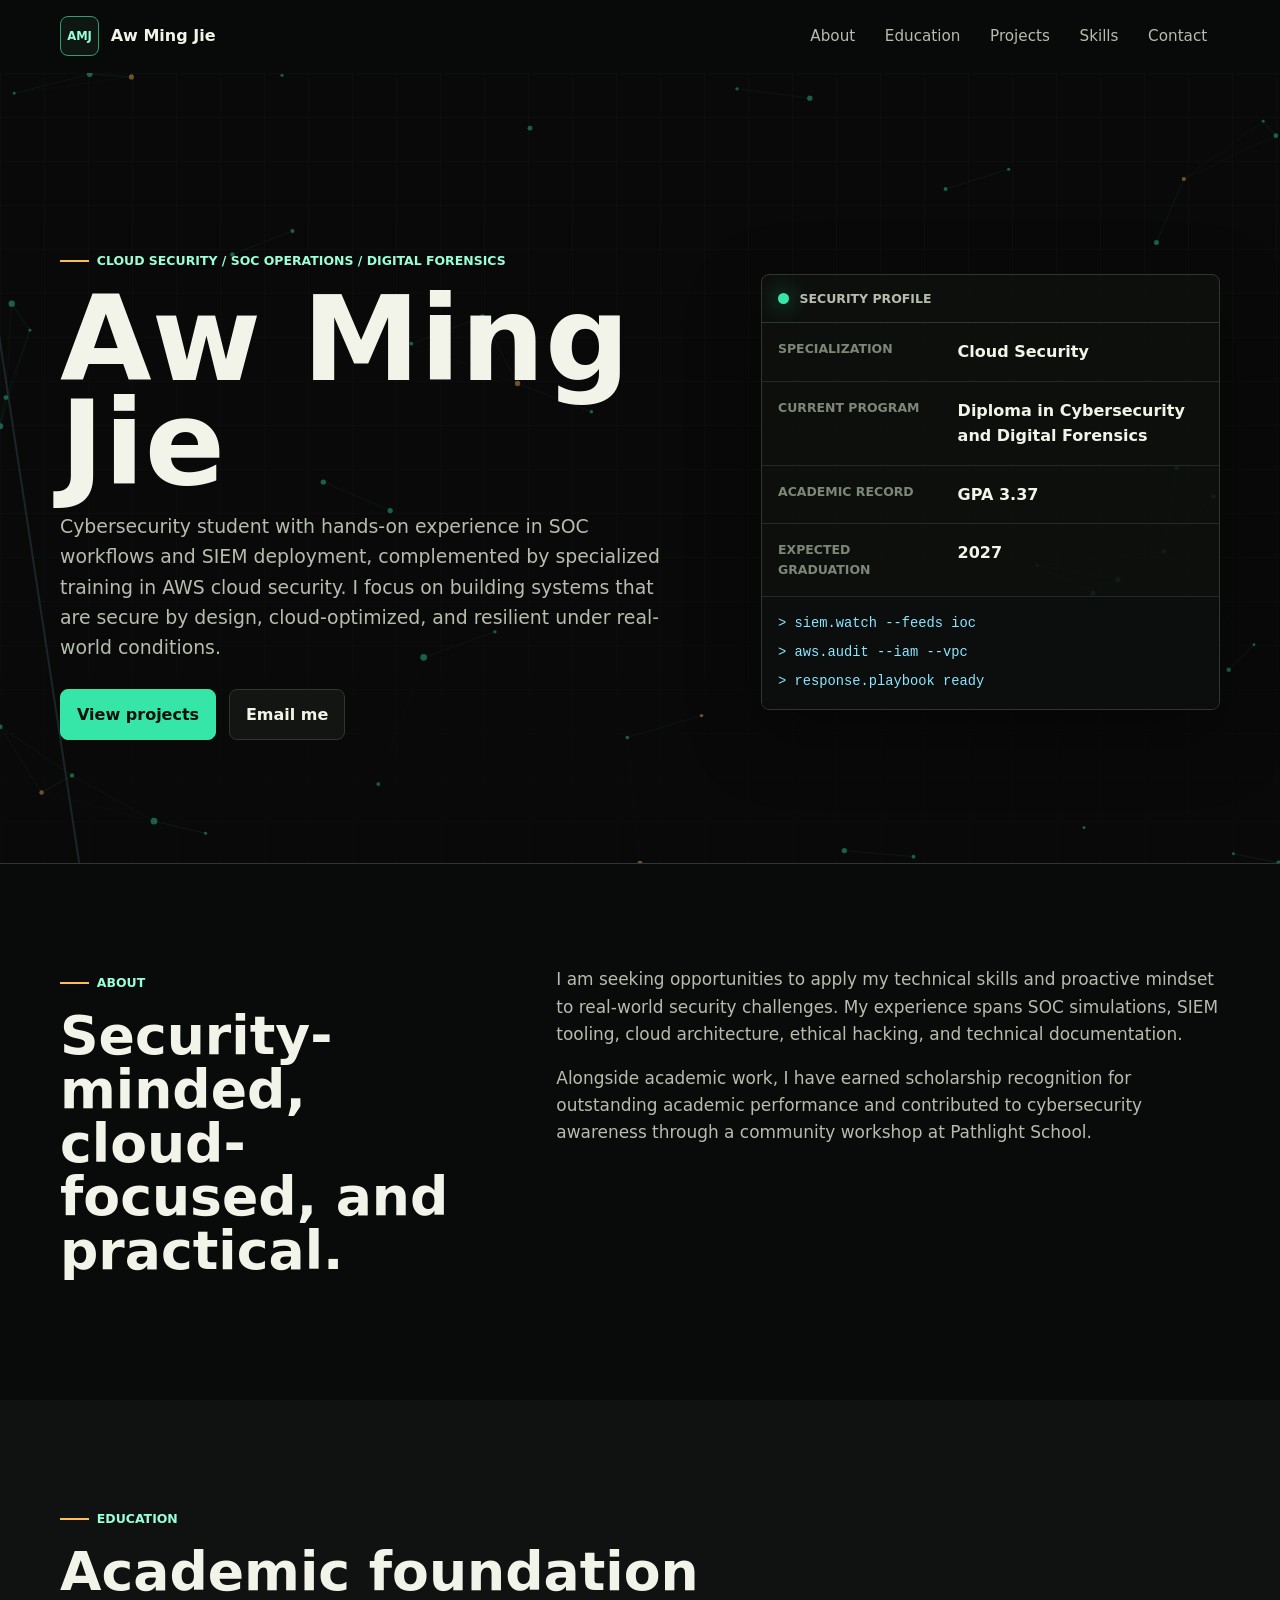
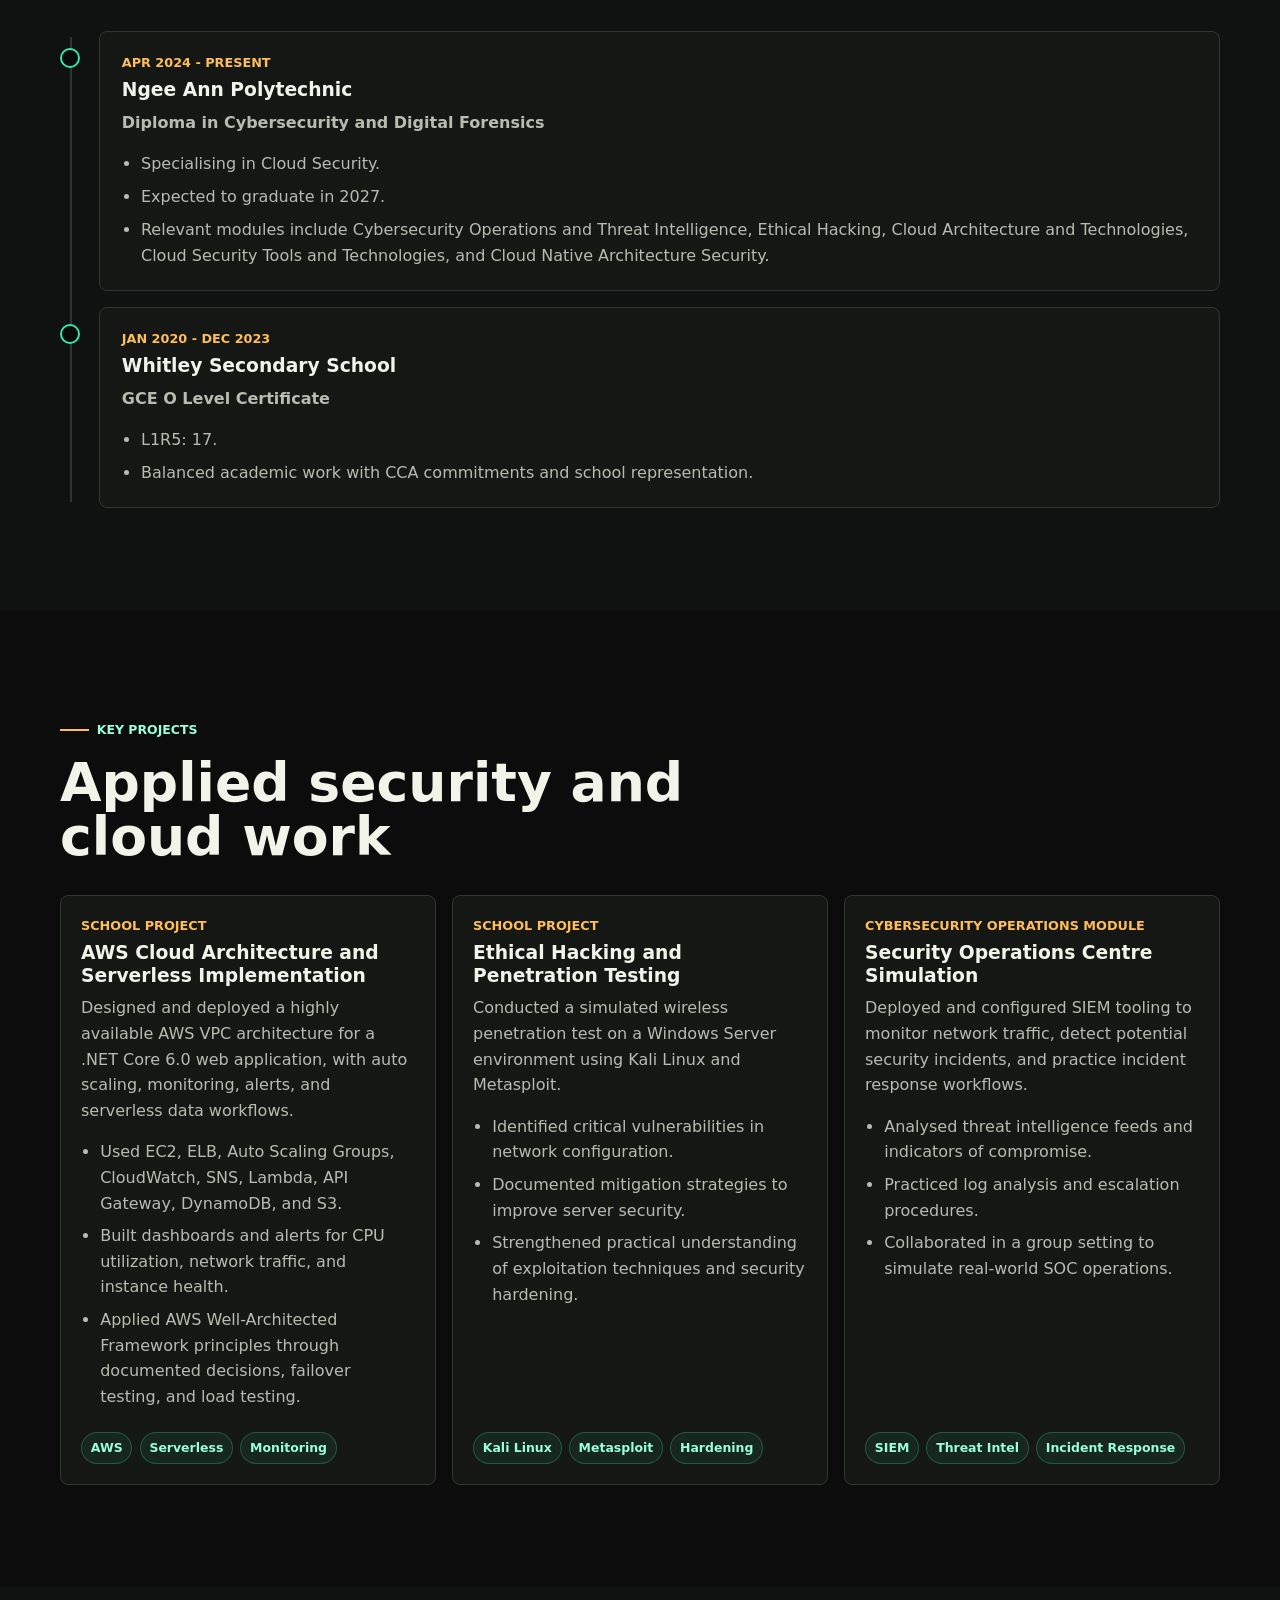
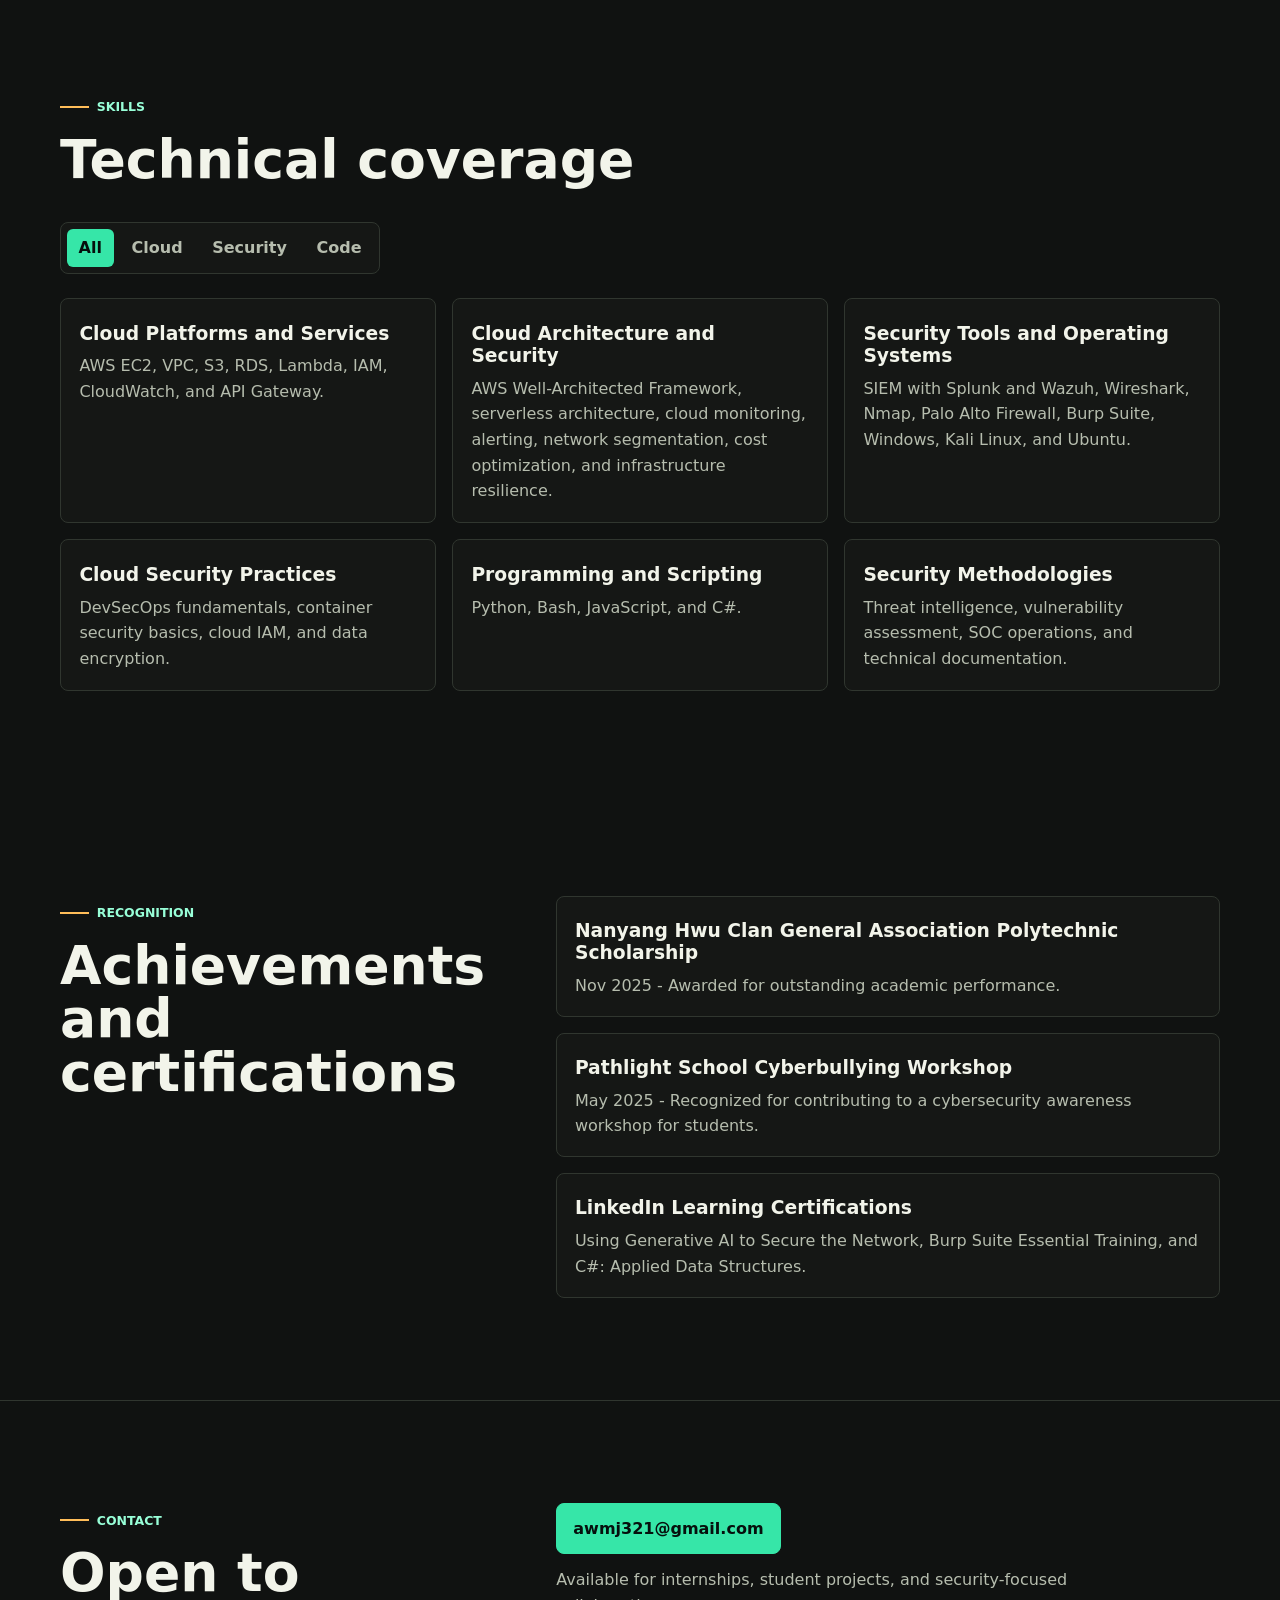
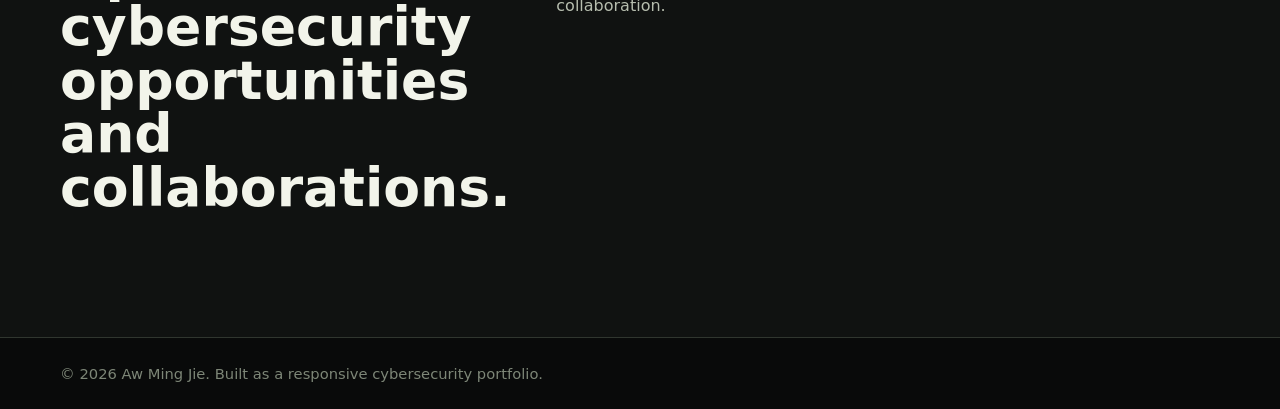
==== index.html @ 24f6c6aa "Initial website commit" ====
<!DOCTYPE html>
<html lang="en">
<head>
  <meta charset="UTF-8">
  <meta name="viewport" content="width=device-width, initial-scale=1.0">
  <meta name="description" content="Portfolio website for Aw Ming Jie, a cybersecurity student focused on cloud security, SOC operations, and digital forensics.">
  <title>Aw Ming Jie | Cybersecurity Portfolio</title>
  <link rel="stylesheet" href="styles.css">
</head>
<body>
  <a class="skip-link" href="#main">Skip to content</a>

  <header class="site-header" data-header>
    <nav class="nav" aria-label="Primary navigation">
      <a class="brand" href="#home" aria-label="Aw Ming Jie home">
        <span class="brand-mark" aria-hidden="true">AMJ</span>
        <span>Aw Ming Jie</span>
      </a>

      <button class="nav-toggle" type="button" aria-expanded="false" aria-controls="primary-menu" data-nav-toggle>
        <span class="nav-toggle-line" aria-hidden="true"></span>
        <span class="nav-toggle-line" aria-hidden="true"></span>
        <span class="nav-toggle-line" aria-hidden="true"></span>
        <span class="sr-only">Open menu</span>
      </button>

      <div class="nav-links" id="primary-menu" data-nav-menu>
        <a href="#about">About</a>
        <a href="#education">Education</a>
        <a href="#projects">Projects</a>
        <a href="#skills">Skills</a>
        <a href="#contact">Contact</a>
      </div>
    </nav>
  </header>

  <main id="main">
    <section class="hero" id="home" aria-labelledby="hero-title">
      <canvas id="threat-canvas" aria-hidden="true"></canvas>
      <div class="hero-grid">
        <div class="hero-copy reveal">
          <p class="eyebrow">Cloud Security / SOC Operations / Digital Forensics</p>
          <h1 id="hero-title">Aw Ming Jie</h1>
          <p class="hero-lead">
            Cybersecurity student with hands-on experience in SOC workflows and SIEM deployment, complemented by specialized training in AWS cloud security. I focus on building systems that are secure by design, cloud-optimized, and resilient under real-world conditions.
          </p>
          <div class="hero-actions">
            <a class="button button-primary" href="#projects">View projects</a>
            <a class="button button-secondary" href="mailto:awmj321@gmail.com">Email me</a>
          </div>
        </div>

        <aside class="signal-panel reveal" aria-label="Cybersecurity focus dashboard">
          <div class="signal-header">
            <span class="signal-dot"></span>
            <span>security profile</span>
          </div>
          <dl class="signal-list">
            <div>
              <dt>Specialization</dt>
              <dd>Cloud Security</dd>
            </div>
            <div>
              <dt>Current Program</dt>
              <dd>Diploma in Cybersecurity and Digital Forensics</dd>
            </div>
            <div>
              <dt>Academic Record</dt>
              <dd>GPA 3.37</dd>
            </div>
            <div>
              <dt>Expected Graduation</dt>
              <dd>2027</dd>
            </div>
          </dl>
          <div class="terminal-lines" aria-hidden="true">
            <span>&gt; siem.watch --feeds ioc</span>
            <span>&gt; aws.audit --iam --vpc</span>
            <span>&gt; response.playbook ready</span>
          </div>
        </aside>
      </div>
    </section>

    <section class="section intro-section" id="about" aria-labelledby="about-title">
      <div class="section-inner two-column">
        <div class="section-heading reveal">
          <p class="eyebrow">About</p>
          <h2 id="about-title">Security-minded, cloud-focused, and practical.</h2>
        </div>
        <div class="section-copy reveal">
          <p>
            I am seeking opportunities to apply my technical skills and proactive mindset to real-world security challenges. My experience spans SOC simulations, SIEM tooling, cloud architecture, ethical hacking, and technical documentation.
          </p>
          <p>
            Alongside academic work, I have earned scholarship recognition for outstanding academic performance and contributed to cybersecurity awareness through a community workshop at Pathlight School.
          </p>
        </div>
      </div>
    </section>

    <section class="section" id="education" aria-labelledby="education-title">
      <div class="section-inner">
        <div class="section-heading reveal">
          <p class="eyebrow">Education</p>
          <h2 id="education-title">Academic foundation</h2>
        </div>

        <div class="timeline">
          <article class="timeline-item reveal">
            <div class="timeline-marker" aria-hidden="true"></div>
            <div class="timeline-content">
              <div class="timeline-meta">Apr 2024 - Present</div>
              <h3>Ngee Ann Polytechnic</h3>
              <p class="item-subtitle">Diploma in Cybersecurity and Digital Forensics</p>
              <ul>
                <li>Specialising in Cloud Security.</li>
                <li>Expected to graduate in 2027.</li>
                <li>Relevant modules include Cybersecurity Operations and Threat Intelligence, Ethical Hacking, Cloud Architecture and Technologies, Cloud Security Tools and Technologies, and Cloud Native Architecture Security.</li>
              </ul>
            </div>
          </article>

          <article class="timeline-item reveal">
            <div class="timeline-marker" aria-hidden="true"></div>
            <div class="timeline-content">
              <div class="timeline-meta">Jan 2020 - Dec 2023</div>
              <h3>Whitley Secondary School</h3>
              <p class="item-subtitle">GCE O Level Certificate</p>
              <ul>
                <li>L1R5: 17.</li>
                <li>Balanced academic work with CCA commitments and school representation.</li>
              </ul>
            </div>
          </article>
        </div>
      </div>
    </section>

    <section class="section projects-section" id="projects" aria-labelledby="projects-title">
      <div class="section-inner">
        <div class="section-heading reveal">
          <p class="eyebrow">Key Projects</p>
          <h2 id="projects-title">Applied security and cloud work</h2>
        </div>

        <div class="project-grid">
          <article class="project-card reveal">
            <div class="project-kicker">School Project</div>
            <h3>AWS Cloud Architecture and Serverless Implementation</h3>
            <p>
              Designed and deployed a highly available AWS VPC architecture for a .NET Core 6.0 web application, with auto scaling, monitoring, alerts, and serverless data workflows.
            </p>
            <ul class="project-points">
              <li>Used EC2, ELB, Auto Scaling Groups, CloudWatch, SNS, Lambda, API Gateway, DynamoDB, and S3.</li>
              <li>Built dashboards and alerts for CPU utilization, network traffic, and instance health.</li>
              <li>Applied AWS Well-Architected Framework principles through documented decisions, failover testing, and load testing.</li>
            </ul>
            <div class="tag-row" aria-label="Project technologies">
              <span>AWS</span>
              <span>Serverless</span>
              <span>Monitoring</span>
            </div>
          </article>

          <article class="project-card reveal">
            <div class="project-kicker">School Project</div>
            <h3>Ethical Hacking and Penetration Testing</h3>
            <p>
              Conducted a simulated wireless penetration test on a Windows Server environment using Kali Linux and Metasploit.
            </p>
            <ul class="project-points">
              <li>Identified critical vulnerabilities in network configuration.</li>
              <li>Documented mitigation strategies to improve server security.</li>
              <li>Strengthened practical understanding of exploitation techniques and security hardening.</li>
            </ul>
            <div class="tag-row" aria-label="Project technologies">
              <span>Kali Linux</span>
              <span>Metasploit</span>
              <span>Hardening</span>
            </div>
          </article>

          <article class="project-card reveal">
            <div class="project-kicker">Cybersecurity Operations Module</div>
            <h3>Security Operations Centre Simulation</h3>
            <p>
              Deployed and configured SIEM tooling to monitor network traffic, detect potential security incidents, and practice incident response workflows.
            </p>
            <ul class="project-points">
              <li>Analysed threat intelligence feeds and indicators of compromise.</li>
              <li>Practiced log analysis and escalation procedures.</li>
              <li>Collaborated in a group setting to simulate real-world SOC operations.</li>
            </ul>
            <div class="tag-row" aria-label="Project technologies">
              <span>SIEM</span>
              <span>Threat Intel</span>
              <span>Incident Response</span>
            </div>
          </article>
        </div>
      </div>
    </section>

    <section class="section" id="skills" aria-labelledby="skills-title">
      <div class="section-inner">
        <div class="section-heading reveal">
          <p class="eyebrow">Skills</p>
          <h2 id="skills-title">Technical coverage</h2>
        </div>

        <div class="skill-controls reveal" role="tablist" aria-label="Skill categories">
          <button class="skill-filter is-active" type="button" role="tab" aria-selected="true" data-filter="all">All</button>
          <button class="skill-filter" type="button" role="tab" aria-selected="false" data-filter="cloud">Cloud</button>
          <button class="skill-filter" type="button" role="tab" aria-selected="false" data-filter="security">Security</button>
          <button class="skill-filter" type="button" role="tab" aria-selected="false" data-filter="code">Code</button>
        </div>

        <div class="skills-grid">
          <article class="skill-card reveal" data-category="cloud">
            <h3>Cloud Platforms and Services</h3>
            <p>AWS EC2, VPC, S3, RDS, Lambda, IAM, CloudWatch, and API Gateway.</p>
          </article>
          <article class="skill-card reveal" data-category="cloud">
            <h3>Cloud Architecture and Security</h3>
            <p>AWS Well-Architected Framework, serverless architecture, cloud monitoring, alerting, network segmentation, cost optimization, and infrastructure resilience.</p>
          </article>
          <article class="skill-card reveal" data-category="security">
            <h3>Security Tools and Operating Systems</h3>
            <p>SIEM with Splunk and Wazuh, Wireshark, Nmap, Palo Alto Firewall, Burp Suite, Windows, Kali Linux, and Ubuntu.</p>
          </article>
          <article class="skill-card reveal" data-category="security">
            <h3>Cloud Security Practices</h3>
            <p>DevSecOps fundamentals, container security basics, cloud IAM, and data encryption.</p>
          </article>
          <article class="skill-card reveal" data-category="code">
            <h3>Programming and Scripting</h3>
            <p>Python, Bash, JavaScript, and C#.</p>
          </article>
          <article class="skill-card reveal" data-category="security">
            <h3>Security Methodologies</h3>
            <p>Threat intelligence, vulnerability assessment, SOC operations, and technical documentation.</p>
          </article>
        </div>
      </div>
    </section>

    <section class="section recognition-section" aria-labelledby="recognition-title">
      <div class="section-inner two-column">
        <div class="section-heading reveal">
          <p class="eyebrow">Recognition</p>
          <h2 id="recognition-title">Achievements and certifications</h2>
        </div>
        <div class="recognition-list reveal">
          <article>
            <h3>Nanyang Hwu Clan General Association Polytechnic Scholarship</h3>
            <p>Nov 2025 - Awarded for outstanding academic performance.</p>
          </article>
          <article>
            <h3>Pathlight School Cyberbullying Workshop</h3>
            <p>May 2025 - Recognized for contributing to a cybersecurity awareness workshop for students.</p>
          </article>
          <article>
            <h3>LinkedIn Learning Certifications</h3>
            <p>Using Generative AI to Secure the Network, Burp Suite Essential Training, and C#: Applied Data Structures.</p>
          </article>
        </div>
      </div>
    </section>

    <section class="section contact-section" id="contact" aria-labelledby="contact-title">
      <div class="section-inner contact-grid">
        <div class="section-heading reveal">
          <p class="eyebrow">Contact</p>
          <h2 id="contact-title">Open to cybersecurity opportunities and collaborations.</h2>
        </div>
        <div class="contact-actions reveal">
          <a class="button button-primary" href="mailto:awmj321@gmail.com">awmj321@gmail.com</a>
          <p>Available for internships, student projects, and security-focused collaboration.</p>
        </div>
      </div>
    </section>
  </main>

  <footer class="site-footer">
    <p>&copy; <span data-year></span> Aw Ming Jie. Built as a responsive cybersecurity portfolio.</p>
  </footer>

  <script src="script.js"></script>
</body>
</html>
---- styles.css ----
:root {
  color-scheme: dark;
  --bg: #090a0a;
  --bg-soft: #101211;
  --surface: #151715;
  --surface-strong: #1c1f1c;
  --border: #30362f;
  --text: #f2f4ea;
  --muted: #b6bdae;
  --subtle: #7d8677;
  --accent: #36e6a8;
  --accent-strong: #98ffd8;
  --amber: #ffbd59;
  --orange: #e96739;
  --cyan: #8ce6ff;
  --shadow: 0 24px 70px rgba(0, 0, 0, 0.36);
  --max-width: 1160px;
  --header-height: 72px;
}

* {
  box-sizing: border-box;
}

html {
  scroll-behavior: smooth;
}

body {
  margin: 0;
  background: var(--bg);
  color: var(--text);
  font-family: Inter, ui-sans-serif, system-ui, -apple-system, BlinkMacSystemFont, "Segoe UI", sans-serif;
  line-height: 1.6;
}

body.nav-open {
  overflow: hidden;
}

a {
  color: inherit;
  text-decoration: none;
}

p,
h1,
h2,
h3 {
  margin-top: 0;
}

ul {
  margin: 0;
  padding-left: 1.2rem;
}

li + li {
  margin-top: 0.45rem;
}

button,
input,
textarea {
  font: inherit;
}

.skip-link {
  position: fixed;
  top: 1rem;
  left: 1rem;
  z-index: 100;
  transform: translateY(-160%);
  background: var(--accent);
  color: #06100d;
  padding: 0.65rem 0.9rem;
  border-radius: 6px;
  font-weight: 800;
}

.skip-link:focus {
  transform: translateY(0);
}

.sr-only {
  position: absolute;
  width: 1px;
  height: 1px;
  padding: 0;
  margin: -1px;
  overflow: hidden;
  clip: rect(0, 0, 0, 0);
  white-space: nowrap;
  border: 0;
}

.site-header {
  position: sticky;
  top: 0;
  z-index: 50;
  background: rgba(9, 10, 10, 0.86);
  border-bottom: 1px solid transparent;
  backdrop-filter: blur(14px);
  transition: border-color 180ms ease, background 180ms ease;
}

.site-header.is-scrolled {
  background: rgba(9, 10, 10, 0.96);
  border-color: var(--border);
}

.nav {
  width: min(100% - 2rem, var(--max-width));
  min-height: var(--header-height);
  margin: 0 auto;
  display: flex;
  align-items: center;
  justify-content: space-between;
  gap: 1rem;
}

.brand {
  display: inline-flex;
  align-items: center;
  gap: 0.72rem;
  min-width: 0;
  color: var(--text);
  font-weight: 800;
}

.brand-mark {
  display: grid;
  place-items: center;
  width: 2.45rem;
  height: 2.45rem;
  border: 1px solid color-mix(in srgb, var(--accent) 58%, var(--border));
  border-radius: 8px;
  background: #0f1713;
  color: var(--accent-strong);
  font-size: 0.72rem;
  letter-spacing: 0;
}

.nav-links {
  display: flex;
  align-items: center;
  gap: 0.25rem;
}

.nav-links a {
  display: inline-flex;
  align-items: center;
  min-height: 2.5rem;
  padding: 0 0.8rem;
  border-radius: 6px;
  color: var(--muted);
  font-size: 0.95rem;
  transition: color 180ms ease, background 180ms ease;
}

.nav-links a:hover,
.nav-links a:focus-visible,
.nav-links a.is-active {
  background: var(--surface);
  color: var(--text);
}

.nav-toggle {
  display: none;
  width: 2.65rem;
  height: 2.65rem;
  border: 1px solid var(--border);
  border-radius: 8px;
  background: var(--surface);
  color: var(--text);
  cursor: pointer;
}

.nav-toggle-line {
  display: block;
  width: 1.15rem;
  height: 2px;
  margin: 4px auto;
  background: var(--text);
  border-radius: 2px;
  transition: transform 180ms ease, opacity 180ms ease;
}

.nav-toggle[aria-expanded="true"] .nav-toggle-line:nth-child(1) {
  transform: translateY(6px) rotate(45deg);
}

.nav-toggle[aria-expanded="true"] .nav-toggle-line:nth-child(2) {
  opacity: 0;
}

.nav-toggle[aria-expanded="true"] .nav-toggle-line:nth-child(3) {
  transform: translateY(-6px) rotate(-45deg);
}

.hero {
  position: relative;
  min-height: min(790px, 88svh);
  overflow: hidden;
  border-bottom: 1px solid var(--border);
  background: #090a0a;
}

#threat-canvas {
  position: absolute;
  inset: 0;
  width: 100%;
  height: 100%;
  opacity: 0.48;
}

.hero::before {
  content: "";
  position: absolute;
  inset: 0;
  background-image:
    linear-gradient(rgba(242, 244, 234, 0.035) 1px, transparent 1px),
    linear-gradient(90deg, rgba(242, 244, 234, 0.035) 1px, transparent 1px);
  background-size: 44px 44px;
  mask-image: linear-gradient(to bottom, rgba(0, 0, 0, 0.95), rgba(0, 0, 0, 0.36));
}

.hero-grid {
  position: relative;
  width: min(100% - 2rem, var(--max-width));
  min-height: min(790px, 88svh);
  margin: 0 auto;
  padding: clamp(4.5rem, 11vw, 8rem) 0 clamp(3.5rem, 7vw, 5rem);
  display: grid;
  grid-template-columns: minmax(0, 1.15fr) minmax(300px, 0.85fr);
  align-items: center;
  gap: clamp(2rem, 7vw, 5rem);
}

.eyebrow {
  display: inline-flex;
  align-items: center;
  gap: 0.5rem;
  margin-bottom: 1rem;
  color: var(--accent-strong);
  font-size: 0.78rem;
  font-weight: 800;
  letter-spacing: 0;
  text-transform: uppercase;
}

.eyebrow::before {
  content: "";
  width: 1.8rem;
  height: 2px;
  background: var(--amber);
}

.hero h1 {
  max-width: 9ch;
  margin-bottom: 1rem;
  font-size: 7.4rem;
  line-height: 0.88;
  letter-spacing: 0;
}

.hero-lead {
  max-width: 760px;
  margin-bottom: 1.7rem;
  color: var(--muted);
  font-size: 1.18rem;
}

.hero-actions,
.contact-actions {
  display: flex;
  flex-wrap: wrap;
  align-items: center;
  gap: 0.8rem;
}

.button {
  display: inline-flex;
  align-items: center;
  justify-content: center;
  min-height: 2.9rem;
  padding: 0.72rem 1rem;
  border: 1px solid var(--border);
  border-radius: 8px;
  font-weight: 800;
  transition: transform 180ms ease, border-color 180ms ease, background 180ms ease;
}

.button:hover,
.button:focus-visible {
  transform: translateY(-2px);
}

.button-primary {
  background: var(--accent);
  border-color: var(--accent);
  color: #06100d;
}

.button-secondary {
  background: rgba(21, 23, 21, 0.88);
  color: var(--text);
}

.signal-panel {
  border: 1px solid var(--border);
  border-radius: 8px;
  background: rgba(15, 17, 15, 0.86);
  box-shadow: var(--shadow);
  overflow: hidden;
}

.signal-header {
  display: flex;
  align-items: center;
  gap: 0.65rem;
  min-height: 3rem;
  padding: 0 1rem;
  border-bottom: 1px solid var(--border);
  color: var(--muted);
  font-size: 0.78rem;
  font-weight: 800;
  letter-spacing: 0;
  text-transform: uppercase;
}

.signal-dot {
  width: 0.7rem;
  height: 0.7rem;
  border-radius: 50%;
  background: var(--accent);
  box-shadow: 0 0 22px rgba(54, 230, 168, 0.7);
}

.signal-list {
  margin: 0;
  padding: 0;
}

.signal-list div {
  display: grid;
  grid-template-columns: minmax(112px, 0.8fr) 1.2fr;
  gap: 1rem;
  padding: 1rem;
  border-bottom: 1px solid rgba(48, 54, 47, 0.7);
}

.signal-list dt {
  color: var(--subtle);
  font-size: 0.78rem;
  font-weight: 800;
  text-transform: uppercase;
}

.signal-list dd {
  margin: 0;
  color: var(--text);
  font-weight: 700;
}

.terminal-lines {
  display: grid;
  gap: 0.42rem;
  padding: 1rem;
  color: var(--cyan);
  font-family: "SFMono-Regular", Consolas, "Liberation Mono", monospace;
  font-size: 0.86rem;
  background: #0b0e0d;
}

.section {
  padding: clamp(4rem, 8vw, 7rem) 0;
  background: var(--bg);
}

.section:nth-of-type(odd) {
  background: var(--bg-soft);
}

.section-inner {
  width: min(100% - 2rem, var(--max-width));
  margin: 0 auto;
}

.two-column,
.contact-grid {
  display: grid;
  grid-template-columns: minmax(220px, 0.78fr) minmax(0, 1.22fr);
  gap: clamp(2rem, 6vw, 4.5rem);
}

.section-heading {
  max-width: 650px;
}

.section-heading h2 {
  margin-bottom: 1.25rem;
  font-size: 3.35rem;
  line-height: 1;
  letter-spacing: 0;
}

.section-copy {
  color: var(--muted);
  font-size: 1.06rem;
}

.section-copy p:last-child {
  margin-bottom: 0;
}

.timeline {
  position: relative;
  display: grid;
  gap: 1rem;
  margin-top: 2rem;
}

.timeline::before {
  content: "";
  position: absolute;
  left: 0.6rem;
  top: 0.4rem;
  bottom: 0.4rem;
  width: 2px;
  background: var(--border);
}

.timeline-item {
  position: relative;
  display: grid;
  grid-template-columns: 1.35rem minmax(0, 1fr);
  gap: 1.1rem;
}

.timeline-marker {
  position: relative;
  z-index: 1;
  width: 1.25rem;
  height: 1.25rem;
  margin-top: 1.1rem;
  border: 2px solid var(--accent);
  border-radius: 50%;
  background: var(--bg);
}

.timeline-content,
.project-card,
.skill-card,
.recognition-list article {
  border: 1px solid var(--border);
  border-radius: 8px;
  background: var(--surface);
}

.timeline-content {
  padding: clamp(1rem, 2vw, 1.35rem);
}

.timeline-meta,
.project-kicker {
  color: var(--amber);
  font-size: 0.8rem;
  font-weight: 800;
  letter-spacing: 0;
  text-transform: uppercase;
}

.timeline-content h3,
.project-card h3,
.skill-card h3,
.recognition-list h3 {
  margin: 0.35rem 0 0.5rem;
  line-height: 1.2;
}

.item-subtitle {
  color: var(--muted);
  font-weight: 700;
}

.timeline-content ul,
.project-points {
  color: var(--muted);
}

.projects-section {
  background: #0b0c0b;
}

.project-grid {
  display: grid;
  grid-template-columns: repeat(3, minmax(0, 1fr));
  gap: 1rem;
  margin-top: 2rem;
}

.project-card {
  display: flex;
  flex-direction: column;
  min-height: 100%;
  padding: clamp(1rem, 2vw, 1.25rem);
}

.project-card p {
  color: var(--muted);
}

.project-points {
  flex: 1;
  margin-bottom: 1.4rem;
}

.tag-row {
  display: flex;
  flex-wrap: wrap;
  gap: 0.45rem;
  margin-top: auto;
}

.tag-row span {
  display: inline-flex;
  align-items: center;
  min-height: 2rem;
  padding: 0.28rem 0.55rem;
  border: 1px solid rgba(54, 230, 168, 0.26);
  border-radius: 999px;
  background: rgba(54, 230, 168, 0.08);
  color: var(--accent-strong);
  font-size: 0.78rem;
  font-weight: 800;
}

.skill-controls {
  display: inline-flex;
  flex-wrap: wrap;
  gap: 0.35rem;
  padding: 0.35rem;
  margin: 1rem 0 1.5rem;
  border: 1px solid var(--border);
  border-radius: 8px;
  background: var(--surface);
}

.skill-filter {
  min-height: 2.35rem;
  padding: 0.4rem 0.75rem;
  border: 0;
  border-radius: 6px;
  background: transparent;
  color: var(--muted);
  cursor: pointer;
  font-weight: 800;
}

.skill-filter.is-active {
  background: var(--accent);
  color: #06100d;
}

.skills-grid {
  display: grid;
  grid-template-columns: repeat(3, minmax(0, 1fr));
  gap: 1rem;
}

.skill-card {
  min-height: 100%;
  padding: 1.15rem;
  transition: opacity 180ms ease, transform 180ms ease;
}

.skill-card.is-hidden {
  display: none;
}

.skill-card p {
  margin-bottom: 0;
  color: var(--muted);
}

.recognition-section {
  background: var(--bg-soft);
}

.recognition-list {
  display: grid;
  gap: 1rem;
}

.recognition-list article {
  padding: 1.1rem;
}

.recognition-list p {
  margin-bottom: 0;
  color: var(--muted);
}

.contact-section {
  border-top: 1px solid var(--border);
  border-bottom: 1px solid var(--border);
  background: #0e100e;
}

.contact-actions {
  align-content: start;
  color: var(--muted);
}

.contact-actions p {
  margin: 0;
  max-width: 520px;
}

.site-footer {
  width: min(100% - 2rem, var(--max-width));
  margin: 0 auto;
  padding: 1.5rem 0;
  color: var(--subtle);
  font-size: 0.92rem;
}

.site-footer p {
  margin: 0;
}

.reveal {
  opacity: 0;
  transform: translateY(18px);
  transition: opacity 520ms ease, transform 520ms ease;
}

.reveal.is-visible {
  opacity: 1;
  transform: translateY(0);
}

@media (max-width: 980px) {
  .hero-grid,
  .two-column,
  .contact-grid {
    grid-template-columns: 1fr;
  }

  .hero-grid {
    align-items: start;
  }

  .hero h1 {
    max-width: 100%;
    font-size: 5.8rem;
  }

  .signal-panel {
    max-width: 620px;
  }

  .project-grid,
  .skills-grid {
    grid-template-columns: repeat(2, minmax(0, 1fr));
  }
}

@media (max-width: 720px) {
  :root {
    --header-height: 64px;
  }

  .nav-toggle {
    display: block;
  }

  .nav-links {
    position: fixed;
    inset: var(--header-height) 0 auto 0;
    display: grid;
    gap: 0;
    padding: 0.7rem 1rem 1rem;
    border-bottom: 1px solid var(--border);
    background: rgba(9, 10, 10, 0.98);
    transform: translateY(-120%);
    transition: transform 220ms ease;
  }

  .nav-links.is-open {
    transform: translateY(0);
  }

  .nav-links a {
    min-height: 3rem;
  }

  .hero {
    min-height: auto;
  }

  .hero-grid {
    min-height: auto;
    padding-top: 4.3rem;
  }

  .hero h1 {
    font-size: 4.35rem;
  }

  .hero-lead {
    font-size: 1.04rem;
  }

  .section-heading h2 {
    font-size: 2.45rem;
  }

  .signal-panel {
    display: none;
  }

  .signal-list div {
    grid-template-columns: 1fr;
    gap: 0.25rem;
  }

  .project-grid,
  .skills-grid {
    grid-template-columns: 1fr;
  }

  .skill-controls {
    display: grid;
    grid-template-columns: repeat(2, minmax(0, 1fr));
    width: 100%;
  }

  .skill-filter {
    width: 100%;
  }

  .button {
    width: 100%;
  }
}

@media (max-width: 420px) {
  .brand span:last-child {
    max-width: 9rem;
    overflow: hidden;
    text-overflow: ellipsis;
    white-space: nowrap;
  }

  .hero-actions,
  .contact-actions {
    width: 100%;
  }

  .terminal-lines {
    font-size: 0.76rem;
  }

  .hero h1 {
    font-size: 3.45rem;
  }

  .section-heading h2 {
    font-size: 2.1rem;
  }
}

@media (prefers-reduced-motion: reduce) {
  *,
  *::before,
  *::after {
    scroll-behavior: auto !important;
    transition-duration: 0.01ms !important;
    animation-duration: 0.01ms !important;
    animation-iteration-count: 1 !important;
  }

  .reveal {
    opacity: 1;
    transform: none;
  }
}
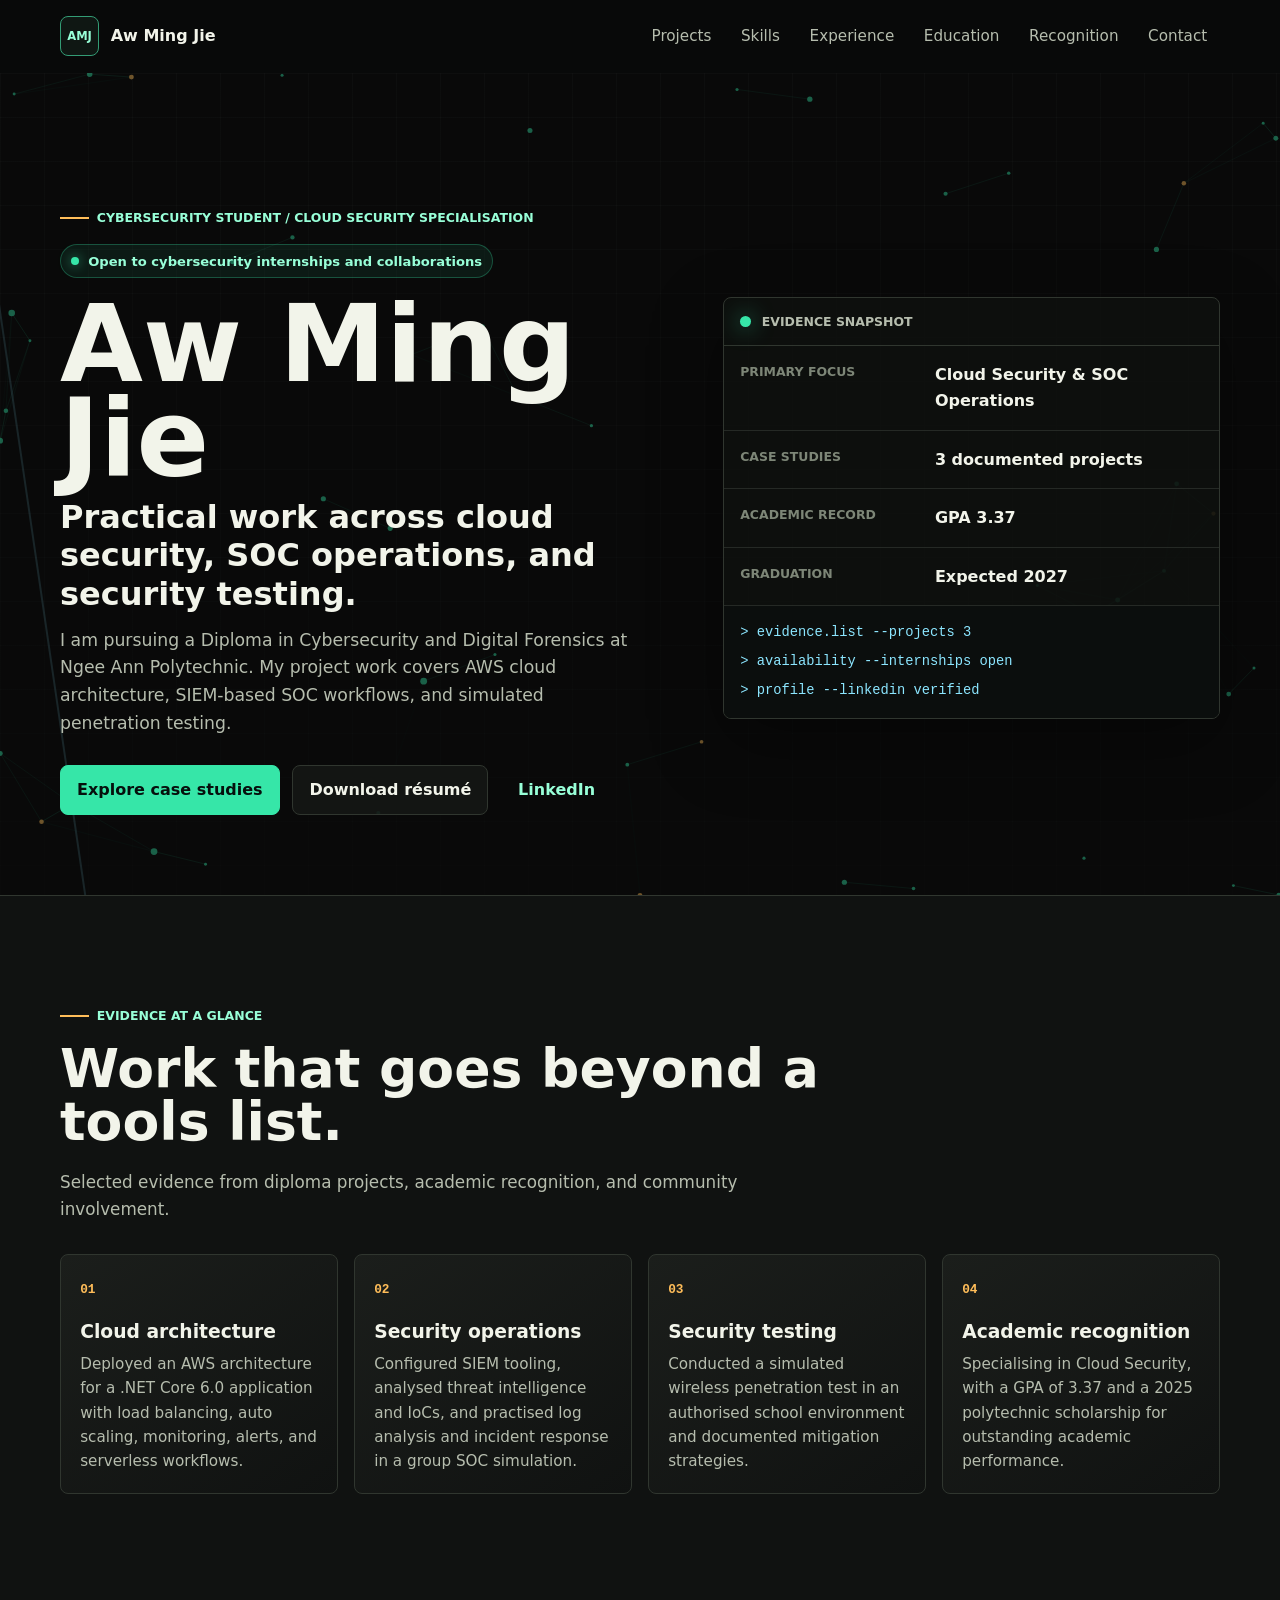
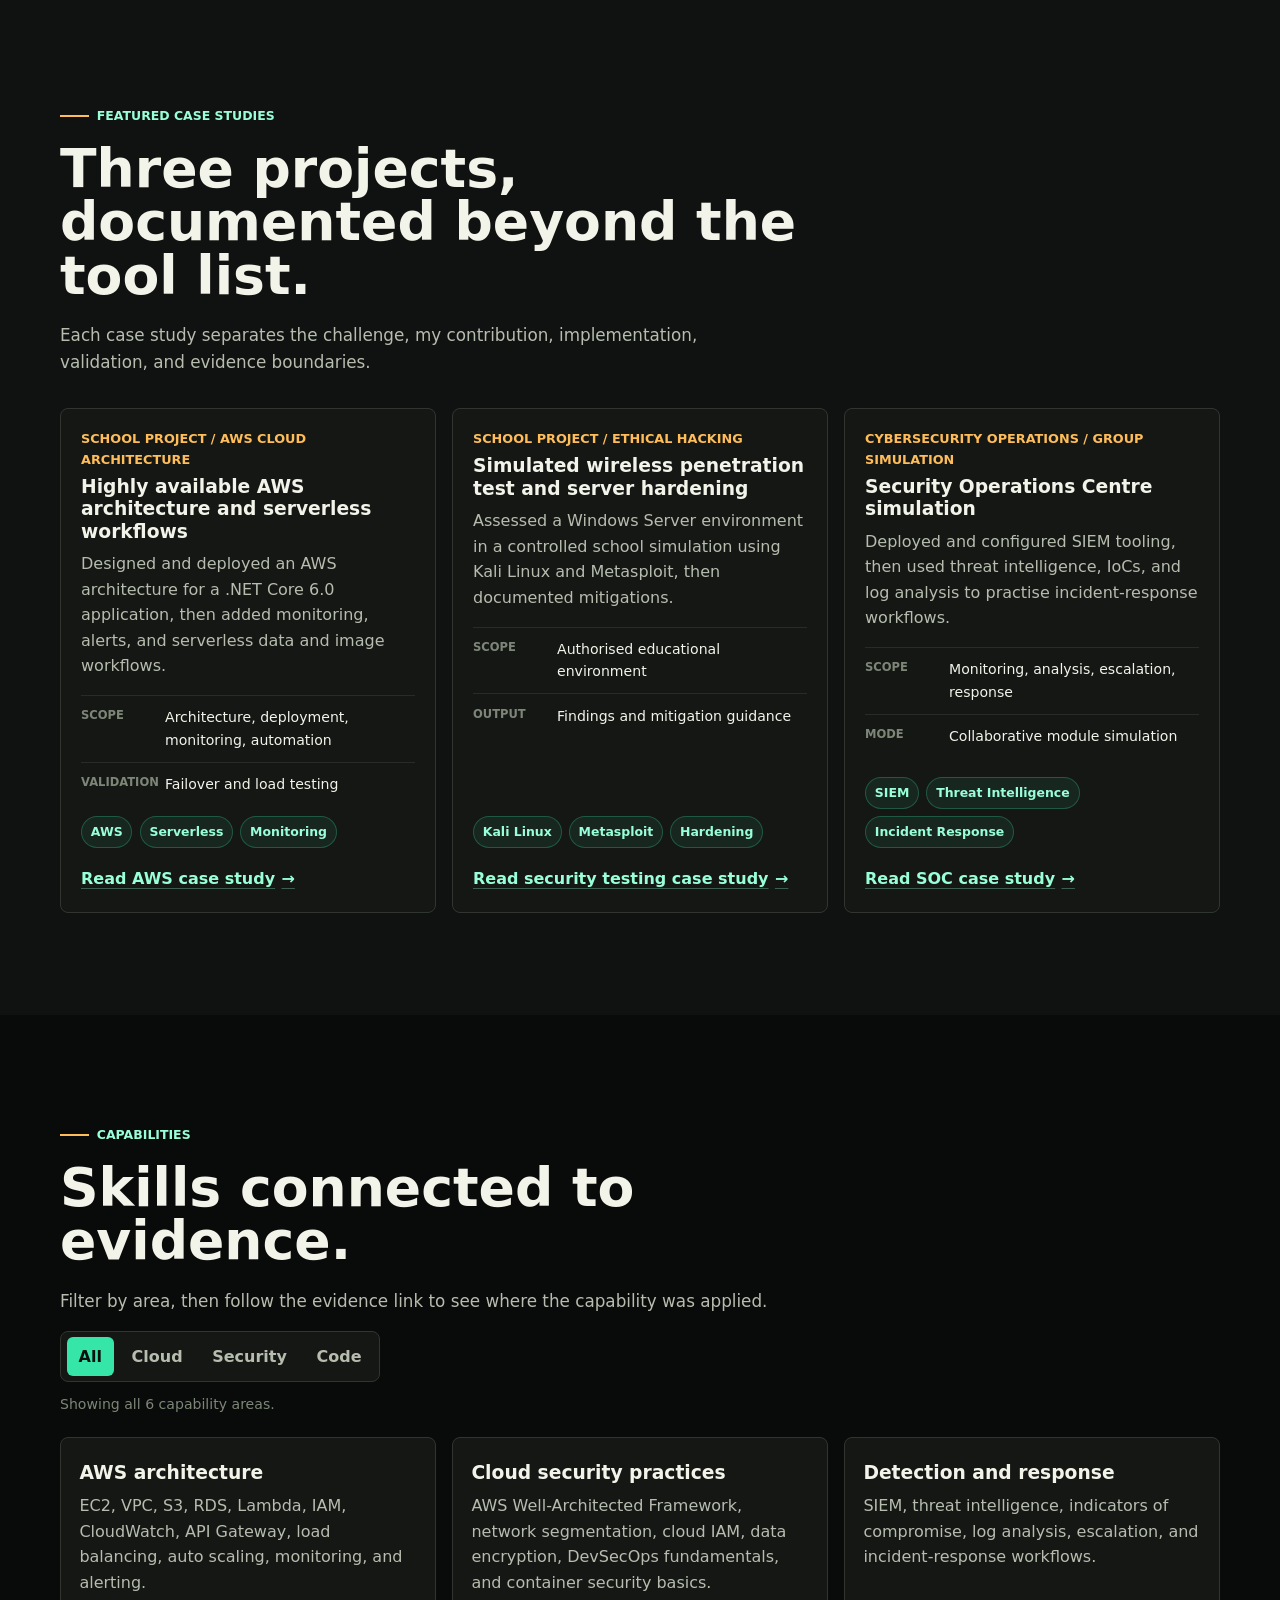
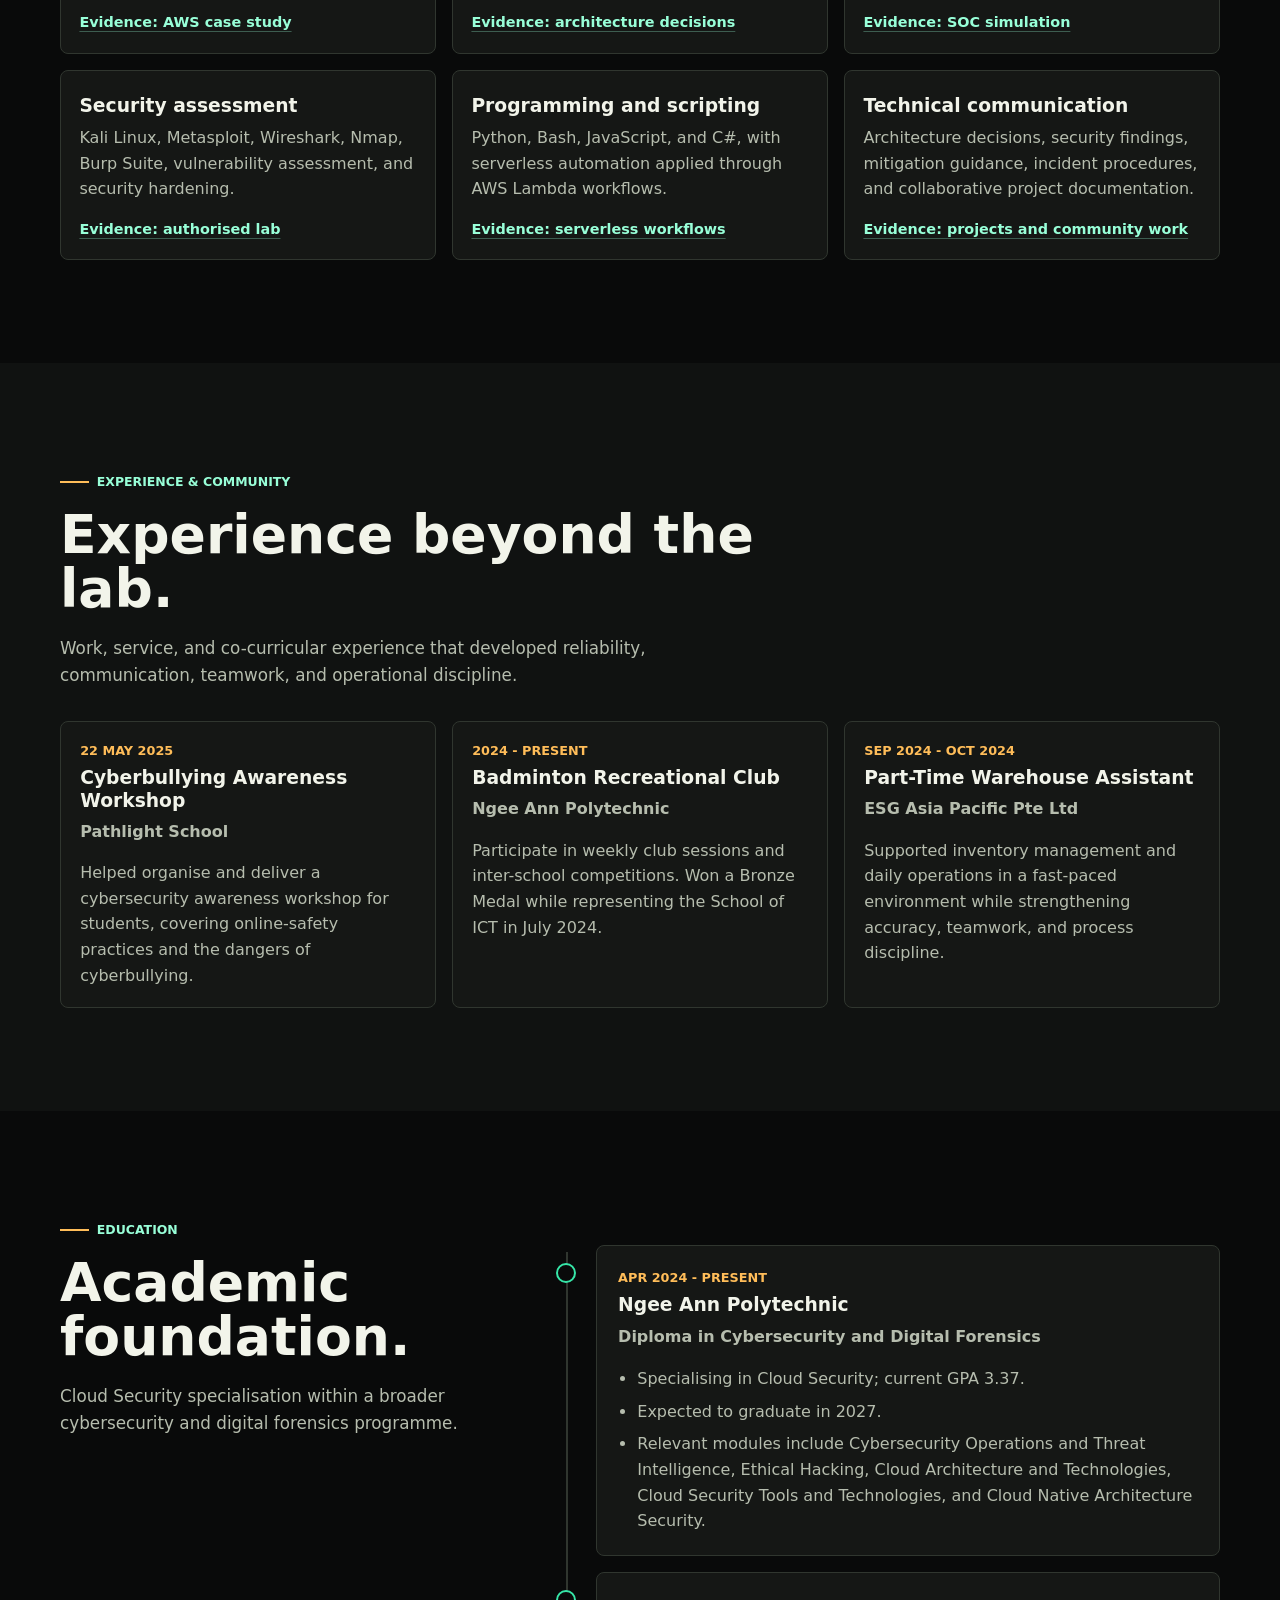
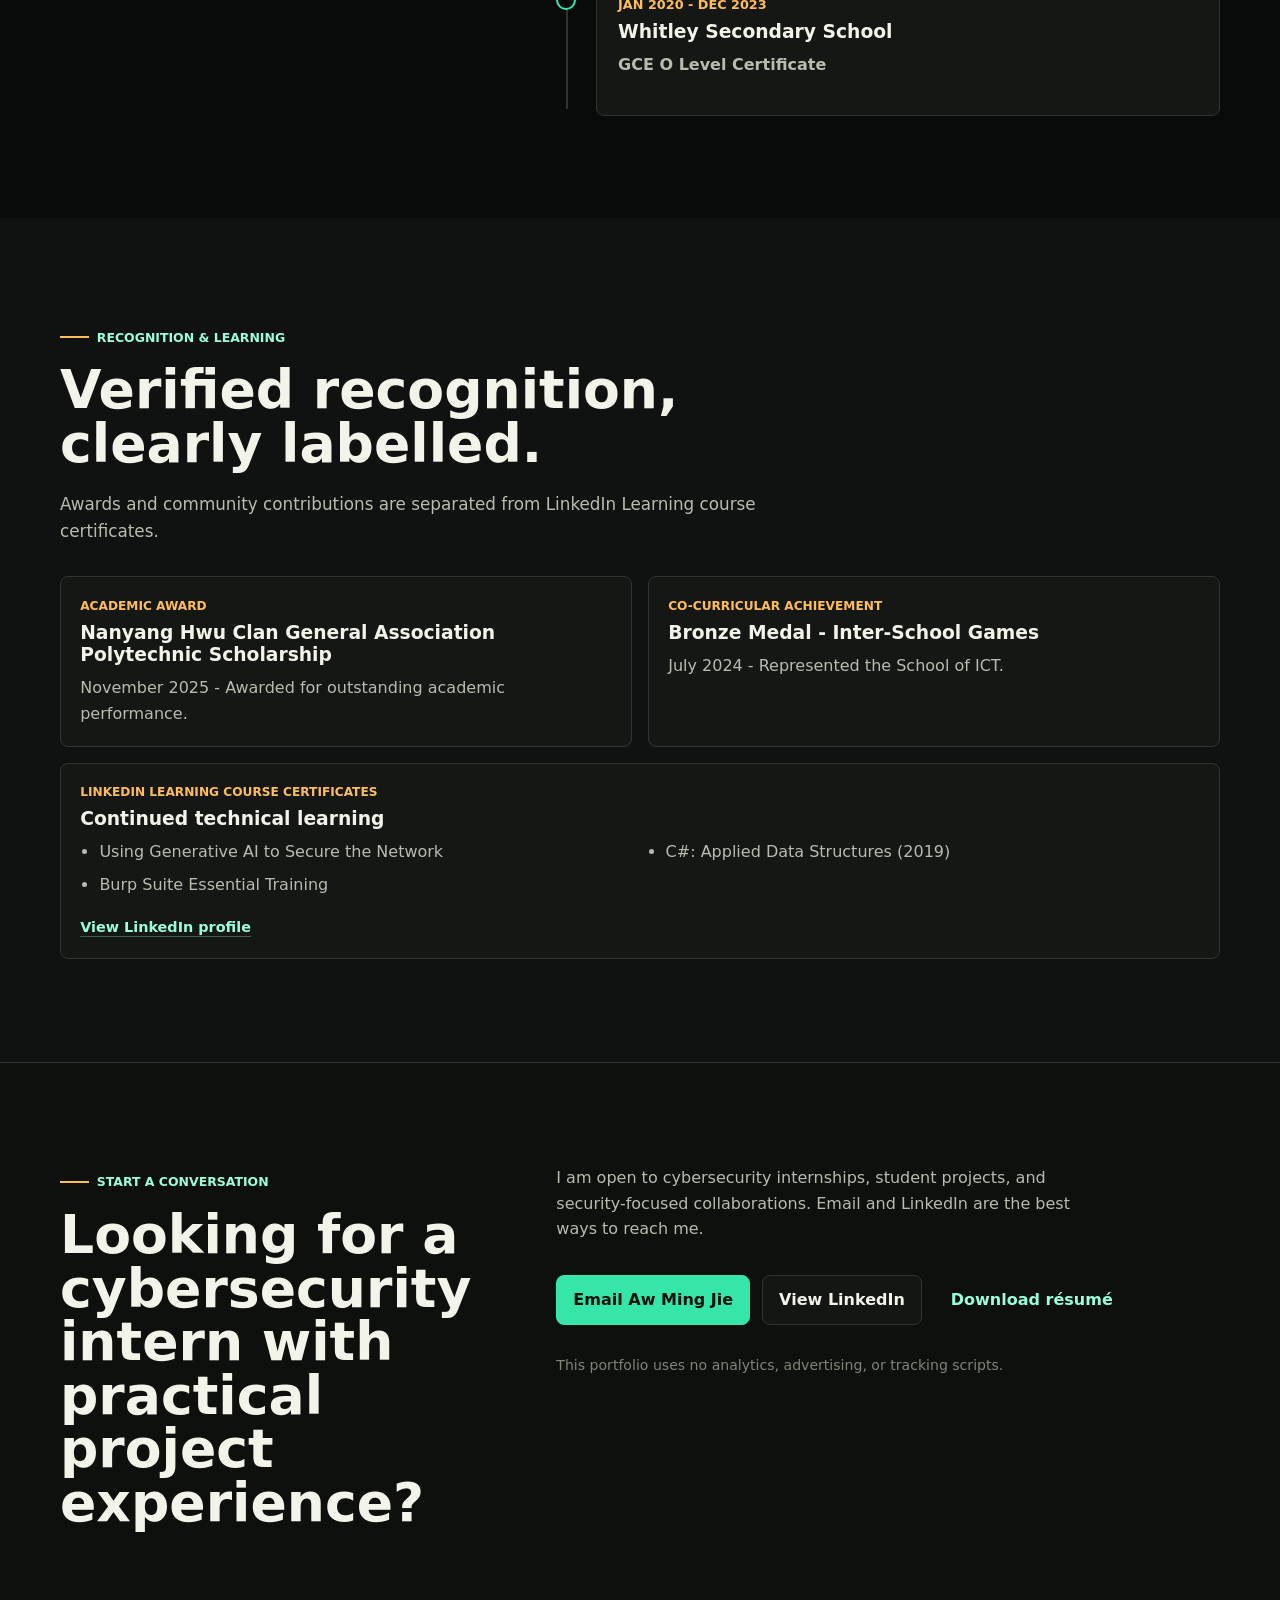
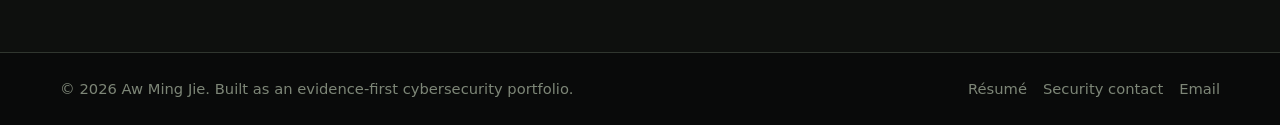
==== commit c01a88e7: "feat: upgrade cybersecurity portfolio" ====
--- a/index.html
+++ b/index.html
@@ -1,11 +1,33 @@
 <!DOCTYPE html>
-<html lang="en">
+<html class="no-js" lang="en-SG">
 <head>
   <meta charset="UTF-8">
   <meta name="viewport" content="width=device-width, initial-scale=1.0">
-  <meta name="description" content="Portfolio website for Aw Ming Jie, a cybersecurity student focused on cloud security, SOC operations, and digital forensics.">
-  <title>Aw Ming Jie | Cybersecurity Portfolio</title>
+  <meta name="description" content="Aw Ming Jie's cybersecurity portfolio, featuring hands-on projects in AWS cloud security, SOC operations, SIEM, ethical hacking, and digital forensics.">
+  <meta name="author" content="Aw Ming Jie">
+  <meta name="robots" content="index, follow">
+  <meta name="theme-color" content="#090a0a">
+  <meta name="color-scheme" content="dark">
+  <meta name="referrer" content="strict-origin-when-cross-origin">
+  <meta property="og:type" content="website">
+  <meta property="og:locale" content="en_SG">
+  <meta property="og:site_name" content="Aw Ming Jie">
+  <meta property="og:title" content="Aw Ming Jie | Cloud Security &amp; SOC Portfolio">
+  <meta property="og:description" content="Hands-on work in AWS cloud security, SOC operations, SIEM, ethical hacking, and digital forensics.">
+  <meta property="og:image" content="assets/og.png">
+  <meta property="og:image:width" content="1200">
+  <meta property="og:image:height" content="630">
+  <meta property="og:image:alt" content="Aw Ming Jie - evidence-first cybersecurity portfolio">
+  <meta name="twitter:card" content="summary_large_image">
+  <meta name="twitter:title" content="Aw Ming Jie | Cloud Security &amp; SOC Portfolio">
+  <meta name="twitter:description" content="Hands-on work in AWS cloud security, SOC operations, SIEM, ethical hacking, and digital forensics.">
+  <meta name="twitter:image" content="assets/og.png">
+  <meta name="twitter:image:alt" content="Aw Ming Jie - evidence-first cybersecurity portfolio">
+  <title>Aw Ming Jie | Cloud Security &amp; SOC Portfolio</title>
+  <link rel="icon" href="assets/favicon.png" type="image/png">
+  <link rel="apple-touch-icon" href="assets/favicon.png">
   <link rel="stylesheet" href="styles.css">
+  <script type="application/ld+json">{"@context":"https://schema.org","@type":"Person","name":"Aw Ming Jie","jobTitle":"Cybersecurity Student","email":"mailto:awmj321@gmail.com","sameAs":["https://www.linkedin.com/in/ming-jie-aw"],"affiliation":{"@type":"CollegeOrUniversity","name":"Ngee Ann Polytechnic"},"knowsAbout":["Cloud security","Security operations","Digital forensics","AWS","SIEM"]}</script>
 </head>
 <body>
   <a class="skip-link" href="#main">Skip to content</a>
@@ -25,10 +47,11 @@
       </button>
 
       <div class="nav-links" id="primary-menu" data-nav-menu>
-        <a href="#about">About</a>
-        <a href="#education">Education</a>
         <a href="#projects">Projects</a>
         <a href="#skills">Skills</a>
+        <a href="#experience">Experience</a>
+        <a href="#education">Education</a>
+        <a href="#recognition">Recognition</a>
         <a href="#contact">Contact</a>
       </div>
     </nav>
@@ -39,230 +62,286 @@
       <canvas id="threat-canvas" aria-hidden="true"></canvas>
       <div class="hero-grid">
         <div class="hero-copy reveal">
-          <p class="eyebrow">Cloud Security / SOC Operations / Digital Forensics</p>
+          <p class="eyebrow">Cybersecurity student / Cloud Security specialisation</p>
+          <p class="availability-line">
+            <span class="availability-dot" aria-hidden="true"></span>
+            Open to cybersecurity internships and collaborations
+          </p>
           <h1 id="hero-title">Aw Ming Jie</h1>
+          <p class="hero-role">Practical work across cloud security, SOC operations, and security testing.</p>
           <p class="hero-lead">
-            Cybersecurity student with hands-on experience in SOC workflows and SIEM deployment, complemented by specialized training in AWS cloud security. I focus on building systems that are secure by design, cloud-optimized, and resilient under real-world conditions.
+            I am pursuing a Diploma in Cybersecurity and Digital Forensics at Ngee Ann Polytechnic. My project work covers AWS cloud architecture, SIEM-based SOC workflows, and simulated penetration testing.
           </p>
-          <div class="hero-actions">
-            <a class="button button-primary" href="#projects">View projects</a>
-            <a class="button button-secondary" href="mailto:awmj321@gmail.com">Email me</a>
+          <div class="hero-actions" role="group" aria-label="Portfolio actions">
+            <a class="button button-primary" href="#projects">Explore case studies</a>
+            <a class="button button-secondary" href="assets/aw-ming-jie-resume.pdf" download>Download résumé</a>
+            <a class="button button-quiet" href="https://www.linkedin.com/in/ming-jie-aw" target="_blank" rel="noopener noreferrer">LinkedIn</a>
           </div>
         </div>
 
-        <aside class="signal-panel reveal" aria-label="Cybersecurity focus dashboard">
+        <aside class="signal-panel reveal" aria-label="Evidence snapshot">
           <div class="signal-header">
-            <span class="signal-dot"></span>
-            <span>security profile</span>
+            <span class="signal-dot" aria-hidden="true"></span>
+            <span>Evidence snapshot</span>
           </div>
           <dl class="signal-list">
             <div>
-              <dt>Specialization</dt>
-              <dd>Cloud Security</dd>
+              <dt>Primary focus</dt>
+              <dd>Cloud Security &amp; SOC Operations</dd>
             </div>
             <div>
-              <dt>Current Program</dt>
-              <dd>Diploma in Cybersecurity and Digital Forensics</dd>
+              <dt>Case studies</dt>
+              <dd>3 documented projects</dd>
             </div>
             <div>
-              <dt>Academic Record</dt>
+              <dt>Academic record</dt>
               <dd>GPA 3.37</dd>
             </div>
             <div>
-              <dt>Expected Graduation</dt>
-              <dd>2027</dd>
+              <dt>Graduation</dt>
+              <dd>Expected 2027</dd>
             </div>
           </dl>
           <div class="terminal-lines" aria-hidden="true">
-            <span>&gt; siem.watch --feeds ioc</span>
-            <span>&gt; aws.audit --iam --vpc</span>
-            <span>&gt; response.playbook ready</span>
+            <span>&gt; evidence.list --projects 3</span>
+            <span>&gt; availability --internships open</span>
+            <span>&gt; profile --linkedin verified</span>
           </div>
         </aside>
       </div>
     </section>
 
-    <section class="section intro-section" id="about" aria-labelledby="about-title">
+    <section class="section proof-section" id="evidence" aria-labelledby="evidence-title">
+      <div class="section-inner">
+        <div class="section-heading section-heading-wide reveal">
+          <p class="eyebrow">Evidence at a glance</p>
+          <h2 id="evidence-title">Work that goes beyond a tools list.</h2>
+          <p class="section-intro">Selected evidence from diploma projects, academic recognition, and community involvement.</p>
+        </div>
+
+        <div class="proof-grid">
+          <article class="proof-card reveal">
+            <span class="proof-index" aria-hidden="true">01</span>
+            <h3>Cloud architecture</h3>
+            <p>Deployed an AWS architecture for a .NET Core 6.0 application with load balancing, auto scaling, monitoring, alerts, and serverless workflows.</p>
+          </article>
+          <article class="proof-card reveal">
+            <span class="proof-index" aria-hidden="true">02</span>
+            <h3>Security operations</h3>
+            <p>Configured SIEM tooling, analysed threat intelligence and IoCs, and practised log analysis and incident response in a group SOC simulation.</p>
+          </article>
+          <article class="proof-card reveal">
+            <span class="proof-index" aria-hidden="true">03</span>
+            <h3>Security testing</h3>
+            <p>Conducted a simulated wireless penetration test in an authorised school environment and documented mitigation strategies.</p>
+          </article>
+          <article class="proof-card reveal">
+            <span class="proof-index" aria-hidden="true">04</span>
+            <h3>Academic recognition</h3>
+            <p>Specialising in Cloud Security, with a GPA of 3.37 and a 2025 polytechnic scholarship for outstanding academic performance.</p>
+          </article>
+        </div>
+      </div>
+    </section>
+
+    <section class="section projects-section" id="projects" aria-labelledby="projects-title">
+      <div class="section-inner">
+        <div class="section-heading section-heading-wide reveal">
+          <p class="eyebrow">Featured case studies</p>
+          <h2 id="projects-title">Three projects, documented beyond the tool list.</h2>
+          <p class="section-intro">Each case study separates the challenge, my contribution, implementation, validation, and evidence boundaries.</p>
+        </div>
+
+        <div class="project-grid">
+          <article class="project-card reveal">
+            <div class="project-kicker">School Project / AWS Cloud Architecture</div>
+            <h3>Highly available AWS architecture and serverless workflows</h3>
+            <p>Designed and deployed an AWS architecture for a .NET Core 6.0 application, then added monitoring, alerts, and serverless data and image workflows.</p>
+            <dl class="project-facts">
+              <div><dt>Scope</dt><dd>Architecture, deployment, monitoring, automation</dd></div>
+              <div><dt>Validation</dt><dd>Failover and load testing</dd></div>
+            </dl>
+            <div class="tag-row" role="group" aria-label="AWS project technologies">
+              <span>AWS</span><span>Serverless</span><span>Monitoring</span>
+            </div>
+            <a class="card-link" href="projects/aws-cloud-architecture.html">Read AWS case study <span aria-hidden="true">→</span></a>
+          </article>
+
+          <article class="project-card reveal">
+            <div class="project-kicker">School Project / Ethical Hacking</div>
+            <h3>Simulated wireless penetration test and server hardening</h3>
+            <p>Assessed a Windows Server environment in a controlled school simulation using Kali Linux and Metasploit, then documented mitigations.</p>
+            <dl class="project-facts">
+              <div><dt>Scope</dt><dd>Authorised educational environment</dd></div>
+              <div><dt>Output</dt><dd>Findings and mitigation guidance</dd></div>
+            </dl>
+            <div class="tag-row" role="group" aria-label="Ethical hacking project technologies">
+              <span>Kali Linux</span><span>Metasploit</span><span>Hardening</span>
+            </div>
+            <a class="card-link" href="projects/ethical-hacking-lab.html">Read security testing case study <span aria-hidden="true">→</span></a>
+          </article>
+
+          <article class="project-card reveal">
+            <div class="project-kicker">Cybersecurity Operations / Group Simulation</div>
+            <h3>Security Operations Centre simulation</h3>
+            <p>Deployed and configured SIEM tooling, then used threat intelligence, IoCs, and log analysis to practise incident-response workflows.</p>
+            <dl class="project-facts">
+              <div><dt>Scope</dt><dd>Monitoring, analysis, escalation, response</dd></div>
+              <div><dt>Mode</dt><dd>Collaborative module simulation</dd></div>
+            </dl>
+            <div class="tag-row" role="group" aria-label="SOC project technologies">
+              <span>SIEM</span><span>Threat Intelligence</span><span>Incident Response</span>
+            </div>
+            <a class="card-link" href="projects/soc-simulation.html">Read SOC case study <span aria-hidden="true">→</span></a>
+          </article>
+        </div>
+      </div>
+    </section>
+
+    <section class="section" id="skills" aria-labelledby="skills-title">
+      <div class="section-inner">
+        <div class="section-heading section-heading-wide reveal">
+          <p class="eyebrow">Capabilities</p>
+          <h2 id="skills-title">Skills connected to evidence.</h2>
+          <p class="section-intro">Filter by area, then follow the evidence link to see where the capability was applied.</p>
+        </div>
+
+        <div class="skill-controls reveal" role="group" aria-label="Filter skills by category">
+          <button class="skill-filter is-active" type="button" aria-pressed="true" data-filter="all">All</button>
+          <button class="skill-filter" type="button" aria-pressed="false" data-filter="cloud">Cloud</button>
+          <button class="skill-filter" type="button" aria-pressed="false" data-filter="security">Security</button>
+          <button class="skill-filter" type="button" aria-pressed="false" data-filter="code">Code</button>
+        </div>
+        <p class="skill-status reveal" data-skill-status aria-live="polite">Showing all six capability areas.</p>
+
+        <div class="skills-grid" id="skills-grid">
+          <article class="skill-card reveal" data-category="cloud">
+            <h3>AWS architecture</h3>
+            <p>EC2, VPC, S3, RDS, Lambda, IAM, CloudWatch, API Gateway, load balancing, auto scaling, monitoring, and alerting.</p>
+            <a class="evidence-link" href="projects/aws-cloud-architecture.html">Evidence: AWS case study</a>
+          </article>
+          <article class="skill-card reveal" data-category="cloud security">
+            <h3>Cloud security practices</h3>
+            <p>AWS Well-Architected Framework, network segmentation, cloud IAM, data encryption, DevSecOps fundamentals, and container security basics.</p>
+            <a class="evidence-link" href="projects/aws-cloud-architecture.html">Evidence: architecture decisions</a>
+          </article>
+          <article class="skill-card reveal" data-category="security">
+            <h3>Detection and response</h3>
+            <p>SIEM, threat intelligence, indicators of compromise, log analysis, escalation, and incident-response workflows.</p>
+            <a class="evidence-link" href="projects/soc-simulation.html">Evidence: SOC simulation</a>
+          </article>
+          <article class="skill-card reveal" data-category="security">
+            <h3>Security assessment</h3>
+            <p>Kali Linux, Metasploit, Wireshark, Nmap, Burp Suite, vulnerability assessment, and security hardening.</p>
+            <a class="evidence-link" href="projects/ethical-hacking-lab.html">Evidence: authorised lab</a>
+          </article>
+          <article class="skill-card reveal" data-category="code">
+            <h3>Programming and scripting</h3>
+            <p>Python, Bash, JavaScript, and C#, with serverless automation applied through AWS Lambda workflows.</p>
+            <a class="evidence-link" href="projects/aws-cloud-architecture.html">Evidence: serverless workflows</a>
+          </article>
+          <article class="skill-card reveal" data-category="security code">
+            <h3>Technical communication</h3>
+            <p>Architecture decisions, security findings, mitigation guidance, incident procedures, and collaborative project documentation.</p>
+            <a class="evidence-link" href="#experience">Evidence: projects and community work</a>
+          </article>
+        </div>
+      </div>
+    </section>
+
+    <section class="section experience-section" id="experience" aria-labelledby="experience-title">
+      <div class="section-inner">
+        <div class="section-heading section-heading-wide reveal">
+          <p class="eyebrow">Experience &amp; community</p>
+          <h2 id="experience-title">Experience beyond the lab.</h2>
+          <p class="section-intro">Work, service, and co-curricular experience that developed reliability, communication, teamwork, and operational discipline.</p>
+        </div>
+
+        <div class="experience-grid">
+          <article class="experience-card reveal">
+            <div class="timeline-meta"><time datetime="2025-05-22">22 May 2025</time></div>
+            <h3>Cyberbullying Awareness Workshop</h3>
+            <p class="item-subtitle">Pathlight School</p>
+            <p>Helped organise and deliver a cybersecurity awareness workshop for students, covering online-safety practices and the dangers of cyberbullying.</p>
+          </article>
+          <article class="experience-card reveal">
+            <div class="timeline-meta"><time datetime="2024">2024</time> - Present</div>
+            <h3>Badminton Recreational Club</h3>
+            <p class="item-subtitle">Ngee Ann Polytechnic</p>
+            <p>Participate in weekly club sessions and inter-school competitions. Won a Bronze Medal while representing the School of ICT in July 2024.</p>
+          </article>
+          <article class="experience-card reveal">
+            <div class="timeline-meta"><time datetime="2024-09">Sep 2024</time> - <time datetime="2024-10">Oct 2024</time></div>
+            <h3>Part-Time Warehouse Assistant</h3>
+            <p class="item-subtitle">ESG Asia Pacific Pte Ltd</p>
+            <p>Supported inventory management and daily operations in a fast-paced environment while strengthening accuracy, teamwork, and process discipline.</p>
+          </article>
+        </div>
+      </div>
+    </section>
+
+    <section class="section" id="education" aria-labelledby="education-title">
       <div class="section-inner two-column">
         <div class="section-heading reveal">
-          <p class="eyebrow">About</p>
-          <h2 id="about-title">Security-minded, cloud-focused, and practical.</h2>
-        </div>
-        <div class="section-copy reveal">
-          <p>
-            I am seeking opportunities to apply my technical skills and proactive mindset to real-world security challenges. My experience spans SOC simulations, SIEM tooling, cloud architecture, ethical hacking, and technical documentation.
-          </p>
-          <p>
-            Alongside academic work, I have earned scholarship recognition for outstanding academic performance and contributed to cybersecurity awareness through a community workshop at Pathlight School.
-          </p>
-        </div>
-      </div>
-    </section>
-
-    <section class="section" id="education" aria-labelledby="education-title">
-      <div class="section-inner">
-        <div class="section-heading reveal">
           <p class="eyebrow">Education</p>
-          <h2 id="education-title">Academic foundation</h2>
-        </div>
-
-        <div class="timeline">
-          <article class="timeline-item reveal">
+          <h2 id="education-title">Academic foundation.</h2>
+          <p class="section-intro">Cloud Security specialisation within a broader cybersecurity and digital forensics programme.</p>
+        </div>
+
+        <div class="timeline reveal">
+          <article class="timeline-item">
             <div class="timeline-marker" aria-hidden="true"></div>
             <div class="timeline-content">
-              <div class="timeline-meta">Apr 2024 - Present</div>
+              <div class="timeline-meta"><time datetime="2024-04">Apr 2024</time> - Present</div>
               <h3>Ngee Ann Polytechnic</h3>
               <p class="item-subtitle">Diploma in Cybersecurity and Digital Forensics</p>
               <ul>
-                <li>Specialising in Cloud Security.</li>
+                <li>Specialising in Cloud Security; current GPA 3.37.</li>
                 <li>Expected to graduate in 2027.</li>
                 <li>Relevant modules include Cybersecurity Operations and Threat Intelligence, Ethical Hacking, Cloud Architecture and Technologies, Cloud Security Tools and Technologies, and Cloud Native Architecture Security.</li>
               </ul>
             </div>
           </article>
-
-          <article class="timeline-item reveal">
+          <article class="timeline-item timeline-item-compact">
             <div class="timeline-marker" aria-hidden="true"></div>
             <div class="timeline-content">
-              <div class="timeline-meta">Jan 2020 - Dec 2023</div>
+              <div class="timeline-meta"><time datetime="2020-01">Jan 2020</time> - <time datetime="2023-12">Dec 2023</time></div>
               <h3>Whitley Secondary School</h3>
               <p class="item-subtitle">GCE O Level Certificate</p>
-              <ul>
-                <li>L1R5: 17.</li>
-                <li>Balanced academic work with CCA commitments and school representation.</li>
-              </ul>
-            </div>
-          </article>
-        </div>
-      </div>
-    </section>
-
-    <section class="section projects-section" id="projects" aria-labelledby="projects-title">
-      <div class="section-inner">
-        <div class="section-heading reveal">
-          <p class="eyebrow">Key Projects</p>
-          <h2 id="projects-title">Applied security and cloud work</h2>
-        </div>
-
-        <div class="project-grid">
-          <article class="project-card reveal">
-            <div class="project-kicker">School Project</div>
-            <h3>AWS Cloud Architecture and Serverless Implementation</h3>
-            <p>
-              Designed and deployed a highly available AWS VPC architecture for a .NET Core 6.0 web application, with auto scaling, monitoring, alerts, and serverless data workflows.
-            </p>
-            <ul class="project-points">
-              <li>Used EC2, ELB, Auto Scaling Groups, CloudWatch, SNS, Lambda, API Gateway, DynamoDB, and S3.</li>
-              <li>Built dashboards and alerts for CPU utilization, network traffic, and instance health.</li>
-              <li>Applied AWS Well-Architected Framework principles through documented decisions, failover testing, and load testing.</li>
+            </div>
+          </article>
+        </div>
+      </div>
+    </section>
+
+    <section class="section recognition-section" id="recognition" aria-labelledby="recognition-title">
+      <div class="section-inner">
+        <div class="section-heading section-heading-wide reveal">
+          <p class="eyebrow">Recognition &amp; learning</p>
+          <h2 id="recognition-title">Verified recognition, clearly labelled.</h2>
+          <p class="section-intro">Awards and community contributions are separated from LinkedIn Learning course certificates.</p>
+        </div>
+
+        <div class="recognition-grid">
+          <article class="recognition-card reveal">
+            <div class="recognition-label">Academic award</div>
+            <h3>Nanyang Hwu Clan General Association Polytechnic Scholarship</h3>
+            <p><time datetime="2025-11">November 2025</time> - Awarded for outstanding academic performance.</p>
+          </article>
+          <article class="recognition-card reveal">
+            <div class="recognition-label">Co-curricular achievement</div>
+            <h3>Bronze Medal - Inter-School Games</h3>
+            <p><time datetime="2024-07">July 2024</time> - Represented the School of ICT.</p>
+          </article>
+          <article class="recognition-card recognition-card-wide reveal">
+            <div class="recognition-label">LinkedIn Learning course certificates</div>
+            <h3>Continued technical learning</h3>
+            <ul class="certificate-list">
+              <li>Using Generative AI to Secure the Network</li>
+              <li>Burp Suite Essential Training</li>
+              <li>C#: Applied Data Structures (2019)</li>
             </ul>
-            <div class="tag-row" aria-label="Project technologies">
-              <span>AWS</span>
-              <span>Serverless</span>
-              <span>Monitoring</span>
-            </div>
-          </article>
-
-          <article class="project-card reveal">
-            <div class="project-kicker">School Project</div>
-            <h3>Ethical Hacking and Penetration Testing</h3>
-            <p>
-              Conducted a simulated wireless penetration test on a Windows Server environment using Kali Linux and Metasploit.
-            </p>
-            <ul class="project-points">
-              <li>Identified critical vulnerabilities in network configuration.</li>
-              <li>Documented mitigation strategies to improve server security.</li>
-              <li>Strengthened practical understanding of exploitation techniques and security hardening.</li>
-            </ul>
-            <div class="tag-row" aria-label="Project technologies">
-              <span>Kali Linux</span>
-              <span>Metasploit</span>
-              <span>Hardening</span>
-            </div>
-          </article>
-
-          <article class="project-card reveal">
-            <div class="project-kicker">Cybersecurity Operations Module</div>
-            <h3>Security Operations Centre Simulation</h3>
-            <p>
-              Deployed and configured SIEM tooling to monitor network traffic, detect potential security incidents, and practice incident response workflows.
-            </p>
-            <ul class="project-points">
-              <li>Analysed threat intelligence feeds and indicators of compromise.</li>
-              <li>Practiced log analysis and escalation procedures.</li>
-              <li>Collaborated in a group setting to simulate real-world SOC operations.</li>
-            </ul>
-            <div class="tag-row" aria-label="Project technologies">
-              <span>SIEM</span>
-              <span>Threat Intel</span>
-              <span>Incident Response</span>
-            </div>
-          </article>
-        </div>
-      </div>
-    </section>
-
-    <section class="section" id="skills" aria-labelledby="skills-title">
-      <div class="section-inner">
-        <div class="section-heading reveal">
-          <p class="eyebrow">Skills</p>
-          <h2 id="skills-title">Technical coverage</h2>
-        </div>
-
-        <div class="skill-controls reveal" role="tablist" aria-label="Skill categories">
-          <button class="skill-filter is-active" type="button" role="tab" aria-selected="true" data-filter="all">All</button>
-          <button class="skill-filter" type="button" role="tab" aria-selected="false" data-filter="cloud">Cloud</button>
-          <button class="skill-filter" type="button" role="tab" aria-selected="false" data-filter="security">Security</button>
-          <button class="skill-filter" type="button" role="tab" aria-selected="false" data-filter="code">Code</button>
-        </div>
-
-        <div class="skills-grid">
-          <article class="skill-card reveal" data-category="cloud">
-            <h3>Cloud Platforms and Services</h3>
-            <p>AWS EC2, VPC, S3, RDS, Lambda, IAM, CloudWatch, and API Gateway.</p>
-          </article>
-          <article class="skill-card reveal" data-category="cloud">
-            <h3>Cloud Architecture and Security</h3>
-            <p>AWS Well-Architected Framework, serverless architecture, cloud monitoring, alerting, network segmentation, cost optimization, and infrastructure resilience.</p>
-          </article>
-          <article class="skill-card reveal" data-category="security">
-            <h3>Security Tools and Operating Systems</h3>
-            <p>SIEM with Splunk and Wazuh, Wireshark, Nmap, Palo Alto Firewall, Burp Suite, Windows, Kali Linux, and Ubuntu.</p>
-          </article>
-          <article class="skill-card reveal" data-category="security">
-            <h3>Cloud Security Practices</h3>
-            <p>DevSecOps fundamentals, container security basics, cloud IAM, and data encryption.</p>
-          </article>
-          <article class="skill-card reveal" data-category="code">
-            <h3>Programming and Scripting</h3>
-            <p>Python, Bash, JavaScript, and C#.</p>
-          </article>
-          <article class="skill-card reveal" data-category="security">
-            <h3>Security Methodologies</h3>
-            <p>Threat intelligence, vulnerability assessment, SOC operations, and technical documentation.</p>
-          </article>
-        </div>
-      </div>
-    </section>
-
-    <section class="section recognition-section" aria-labelledby="recognition-title">
-      <div class="section-inner two-column">
-        <div class="section-heading reveal">
-          <p class="eyebrow">Recognition</p>
-          <h2 id="recognition-title">Achievements and certifications</h2>
-        </div>
-        <div class="recognition-list reveal">
-          <article>
-            <h3>Nanyang Hwu Clan General Association Polytechnic Scholarship</h3>
-            <p>Nov 2025 - Awarded for outstanding academic performance.</p>
-          </article>
-          <article>
-            <h3>Pathlight School Cyberbullying Workshop</h3>
-            <p>May 2025 - Recognized for contributing to a cybersecurity awareness workshop for students.</p>
-          </article>
-          <article>
-            <h3>LinkedIn Learning Certifications</h3>
-            <p>Using Generative AI to Secure the Network, Burp Suite Essential Training, and C#: Applied Data Structures.</p>
+            <a class="evidence-link" href="https://www.linkedin.com/in/ming-jie-aw" target="_blank" rel="noopener noreferrer">View LinkedIn profile</a>
           </article>
         </div>
       </div>
@@ -271,19 +350,29 @@
     <section class="section contact-section" id="contact" aria-labelledby="contact-title">
       <div class="section-inner contact-grid">
         <div class="section-heading reveal">
-          <p class="eyebrow">Contact</p>
-          <h2 id="contact-title">Open to cybersecurity opportunities and collaborations.</h2>
+          <p class="eyebrow">Start a conversation</p>
+          <h2 id="contact-title">Looking for a cybersecurity intern with practical project experience?</h2>
         </div>
         <div class="contact-actions reveal">
-          <a class="button button-primary" href="mailto:awmj321@gmail.com">awmj321@gmail.com</a>
-          <p>Available for internships, student projects, and security-focused collaboration.</p>
+          <p>I am open to cybersecurity internships, student projects, and security-focused collaborations. Email and LinkedIn are the best ways to reach me.</p>
+          <div class="contact-buttons">
+            <a class="button button-primary" href="mailto:awmj321@gmail.com">Email Aw Ming Jie</a>
+            <a class="button button-secondary" href="https://www.linkedin.com/in/ming-jie-aw" target="_blank" rel="noopener noreferrer">View LinkedIn</a>
+            <a class="button button-quiet" href="assets/aw-ming-jie-resume.pdf" download>Download résumé</a>
+          </div>
+          <p class="privacy-note">This portfolio uses no analytics, advertising, or tracking scripts.</p>
         </div>
       </div>
     </section>
   </main>
 
   <footer class="site-footer">
-    <p>&copy; <span data-year></span> Aw Ming Jie. Built as a responsive cybersecurity portfolio.</p>
+    <p>&copy; <span data-year></span> Aw Ming Jie. Built as an evidence-first cybersecurity portfolio.</p>
+    <nav class="footer-links" aria-label="Footer navigation">
+      <a href="assets/aw-ming-jie-resume.pdf">Résumé</a>
+      <a href=".well-known/security.txt">Security contact</a>
+      <a href="mailto:awmj321@gmail.com">Email</a>
+    </nav>
   </footer>
 
   <script src="script.js"></script>
--- a/styles.css
+++ b/styles.css
@@ -24,6 +24,7 @@
 
 html {
   scroll-behavior: smooth;
+  scroll-padding-top: calc(var(--header-height) + 1rem);
 }
 
 body {
@@ -32,6 +33,7 @@
   color: var(--text);
   font-family: Inter, ui-sans-serif, system-ui, -apple-system, BlinkMacSystemFont, "Segoe UI", sans-serif;
   line-height: 1.6;
+  overflow-x: hidden;
 }
 
 body.nav-open {
@@ -43,10 +45,27 @@
   text-decoration: none;
 }
 
+a,
+button,
+summary {
+  -webkit-tap-highlight-color: transparent;
+}
+
+:focus-visible {
+  outline: 3px solid var(--cyan);
+  outline-offset: 3px;
+}
+
+::selection {
+  background: var(--accent);
+  color: #06100d;
+}
+
 p,
 h1,
 h2,
-h3 {
+h3,
+h4 {
   margin-top: 0;
 }
 
@@ -160,7 +179,8 @@
 
 .nav-links a:hover,
 .nav-links a:focus-visible,
-.nav-links a.is-active {
+.nav-links a.is-active,
+.nav-links a[aria-current="location"] {
   background: var(--surface);
   color: var(--text);
 }
@@ -232,7 +252,7 @@
   margin: 0 auto;
   padding: clamp(4.5rem, 11vw, 8rem) 0 clamp(3.5rem, 7vw, 5rem);
   display: grid;
-  grid-template-columns: minmax(0, 1.15fr) minmax(300px, 0.85fr);
+  grid-template-columns: minmax(0, 1.08fr) minmax(320px, 0.92fr);
   align-items: center;
   gap: clamp(2rem, 7vw, 5rem);
 }
@@ -258,17 +278,48 @@
 
 .hero h1 {
   max-width: 9ch;
-  margin-bottom: 1rem;
-  font-size: 7.4rem;
+  margin-bottom: 0.8rem;
+  font-size: 6.7rem;
   line-height: 0.88;
   letter-spacing: 0;
+}
+
+.availability-line {
+  display: inline-flex;
+  align-items: center;
+  gap: 0.55rem;
+  margin: 0 0 1.15rem;
+  padding: 0.35rem 0.65rem;
+  border: 1px solid rgba(54, 230, 168, 0.28);
+  border-radius: 999px;
+  background: rgba(54, 230, 168, 0.08);
+  color: var(--accent-strong);
+  font-size: 0.82rem;
+  font-weight: 750;
+}
+
+.availability-dot {
+  width: 0.5rem;
+  height: 0.5rem;
+  border-radius: 50%;
+  background: var(--accent);
+  box-shadow: 0 0 12px rgba(54, 230, 168, 0.65);
+}
+
+.hero-role {
+  max-width: 690px;
+  margin-bottom: 0.85rem;
+  color: var(--text);
+  font-size: clamp(1.35rem, 2.5vw, 2rem);
+  font-weight: 750;
+  line-height: 1.2;
 }
 
 .hero-lead {
   max-width: 760px;
   margin-bottom: 1.7rem;
   color: var(--muted);
-  font-size: 1.18rem;
+  font-size: 1.08rem;
 }
 
 .hero-actions,
@@ -307,6 +358,18 @@
   color: var(--text);
 }
 
+.button-quiet {
+  border-color: transparent;
+  background: transparent;
+  color: var(--accent-strong);
+}
+
+.button-quiet:hover,
+.button-quiet:focus-visible {
+  border-color: var(--border);
+  background: rgba(21, 23, 21, 0.72);
+}
+
 .signal-panel {
   border: 1px solid var(--border);
   border-radius: 8px;
@@ -398,6 +461,10 @@
   max-width: 650px;
 }
 
+.section-heading-wide {
+  max-width: 800px;
+}
+
 .section-heading h2 {
   margin-bottom: 1.25rem;
   font-size: 3.35rem;
@@ -405,6 +472,13 @@
   letter-spacing: 0;
 }
 
+.section-intro {
+  max-width: 720px;
+  margin-bottom: 0;
+  color: var(--muted);
+  font-size: 1.05rem;
+}
+
 .section-copy {
   color: var(--muted);
   font-size: 1.06rem;
@@ -412,6 +486,46 @@
 
 .section-copy p:last-child {
   margin-bottom: 0;
+}
+
+.proof-section {
+  background: var(--bg-soft);
+}
+
+.proof-grid {
+  display: grid;
+  grid-template-columns: repeat(4, minmax(0, 1fr));
+  gap: 1rem;
+  margin-top: 2rem;
+}
+
+.proof-card {
+  position: relative;
+  min-height: 100%;
+  padding: 1.2rem;
+  border: 1px solid var(--border);
+  border-radius: 8px;
+  background: linear-gradient(145deg, rgba(28, 31, 28, 0.92), rgba(16, 18, 17, 0.96));
+}
+
+.proof-index {
+  display: inline-block;
+  margin-bottom: 1.3rem;
+  color: var(--amber);
+  font-family: "SFMono-Regular", Consolas, "Liberation Mono", monospace;
+  font-size: 0.8rem;
+  font-weight: 800;
+}
+
+.proof-card h3 {
+  margin-bottom: 0.55rem;
+  line-height: 1.2;
+}
+
+.proof-card p {
+  margin-bottom: 0;
+  color: var(--muted);
+  font-size: 0.95rem;
 }
 
 .timeline {
@@ -452,7 +566,9 @@
 .timeline-content,
 .project-card,
 .skill-card,
-.recognition-list article {
+.recognition-list article,
+.experience-card,
+.recognition-card {
   border: 1px solid var(--border);
   border-radius: 8px;
   background: var(--surface);
@@ -505,10 +621,46 @@
   flex-direction: column;
   min-height: 100%;
   padding: clamp(1rem, 2vw, 1.25rem);
+  transition: transform 180ms ease, border-color 180ms ease, box-shadow 180ms ease;
+}
+
+.project-card:hover,
+.project-card:focus-within {
+  transform: translateY(-3px);
+  border-color: rgba(54, 230, 168, 0.48);
+  box-shadow: 0 18px 50px rgba(0, 0, 0, 0.24);
 }
 
 .project-card p {
   color: var(--muted);
+}
+
+.project-facts {
+  display: grid;
+  gap: 0.65rem;
+  margin: 0 0 1.25rem;
+  padding: 0;
+}
+
+.project-facts div {
+  display: grid;
+  grid-template-columns: 72px minmax(0, 1fr);
+  gap: 0.75rem;
+  padding-top: 0.65rem;
+  border-top: 1px solid rgba(48, 54, 47, 0.7);
+}
+
+.project-facts dt {
+  color: var(--subtle);
+  font-size: 0.72rem;
+  font-weight: 800;
+  text-transform: uppercase;
+}
+
+.project-facts dd {
+  margin: 0;
+  color: var(--text);
+  font-size: 0.88rem;
 }
 
 .project-points {
@@ -536,6 +688,32 @@
   font-weight: 800;
 }
 
+.card-link,
+.evidence-link,
+.back-link {
+  display: inline-flex;
+  align-items: center;
+  gap: 0.4rem;
+  color: var(--accent-strong);
+  font-weight: 800;
+  text-decoration: underline;
+  text-decoration-color: rgba(152, 255, 216, 0.3);
+  text-underline-offset: 0.25rem;
+}
+
+.card-link:hover,
+.card-link:focus-visible,
+.evidence-link:hover,
+.evidence-link:focus-visible,
+.back-link:hover,
+.back-link:focus-visible {
+  text-decoration-color: currentColor;
+}
+
+.card-link {
+  margin-top: 1.15rem;
+}
+
 .skill-controls {
   display: inline-flex;
   flex-wrap: wrap;
@@ -547,6 +725,12 @@
   background: var(--surface);
 }
 
+.skill-status {
+  margin: -0.85rem 0 1.4rem;
+  color: var(--subtle);
+  font-size: 0.88rem;
+}
+
 .skill-filter {
   min-height: 2.35rem;
   padding: 0.4rem 0.75rem;
@@ -570,6 +754,8 @@
 }
 
 .skill-card {
+  display: flex;
+  flex-direction: column;
   min-height: 100%;
   padding: 1.15rem;
   transition: opacity 180ms ease, transform 180ms ease;
@@ -580,6 +766,38 @@
 }
 
 .skill-card p {
+  flex: 1;
+  margin-bottom: 1rem;
+  color: var(--muted);
+}
+
+.evidence-link {
+  margin-top: auto;
+  font-size: 0.9rem;
+}
+
+.experience-section {
+  background: #0b0c0b;
+}
+
+.experience-grid {
+  display: grid;
+  grid-template-columns: repeat(3, minmax(0, 1fr));
+  gap: 1rem;
+  margin-top: 2rem;
+}
+
+.experience-card {
+  min-height: 100%;
+  padding: 1.2rem;
+}
+
+.experience-card h3 {
+  margin: 0.35rem 0 0.4rem;
+  line-height: 1.2;
+}
+
+.experience-card p:last-child {
   margin-bottom: 0;
   color: var(--muted);
 }
@@ -600,6 +818,45 @@
 .recognition-list p {
   margin-bottom: 0;
   color: var(--muted);
+}
+
+.recognition-grid {
+  display: grid;
+  grid-template-columns: repeat(2, minmax(0, 1fr));
+  gap: 1rem;
+  margin-top: 2rem;
+}
+
+.recognition-card {
+  padding: 1.2rem;
+}
+
+.recognition-card-wide {
+  grid-column: 1 / -1;
+}
+
+.recognition-label {
+  color: var(--amber);
+  font-size: 0.76rem;
+  font-weight: 800;
+  text-transform: uppercase;
+}
+
+.recognition-card h3 {
+  margin: 0.35rem 0 0.55rem;
+  line-height: 1.2;
+}
+
+.recognition-card p {
+  margin-bottom: 0;
+  color: var(--muted);
+}
+
+.certificate-list {
+  margin-bottom: 1rem;
+  color: var(--muted);
+  columns: 2;
+  column-gap: 2rem;
 }
 
 .contact-section {
@@ -609,6 +866,7 @@
 }
 
 .contact-actions {
+  display: grid;
   align-content: start;
   color: var(--muted);
 }
@@ -616,6 +874,19 @@
 .contact-actions p {
   margin: 0;
   max-width: 520px;
+}
+
+.contact-buttons {
+  display: flex;
+  flex-wrap: wrap;
+  gap: 0.75rem;
+  margin-top: 1.25rem;
+}
+
+.privacy-note {
+  margin-top: 1rem !important;
+  color: var(--subtle);
+  font-size: 0.88rem;
 }
 
 .site-footer {
@@ -624,21 +895,257 @@
   padding: 1.5rem 0;
   color: var(--subtle);
   font-size: 0.92rem;
+  display: flex;
+  align-items: center;
+  justify-content: space-between;
+  gap: 1rem;
 }
 
 .site-footer p {
   margin: 0;
 }
 
+.footer-links {
+  display: flex;
+  flex-wrap: wrap;
+  justify-content: flex-end;
+  gap: 1rem;
+}
+
+.footer-links a:hover,
+.footer-links a:focus-visible {
+  color: var(--text);
+}
+
 .reveal {
+  opacity: 1;
+  transform: none;
+}
+
+.js .reveal {
   opacity: 0;
   transform: translateY(18px);
   transition: opacity 520ms ease, transform 520ms ease;
 }
 
-.reveal.is-visible {
+.js .reveal.is-visible {
   opacity: 1;
   transform: translateY(0);
+}
+
+/* Case studies */
+.case-page {
+  background: var(--bg);
+}
+
+.case-hero {
+  position: relative;
+  overflow: hidden;
+  border-bottom: 1px solid var(--border);
+  background:
+    radial-gradient(circle at 82% 14%, rgba(54, 230, 168, 0.12), transparent 34%),
+    linear-gradient(rgba(242, 244, 234, 0.025) 1px, transparent 1px),
+    linear-gradient(90deg, rgba(242, 244, 234, 0.025) 1px, transparent 1px),
+    #090a0a;
+  background-size: auto, 44px 44px, 44px 44px, auto;
+}
+
+.case-hero-inner {
+  width: min(100% - 2rem, 980px);
+  margin: 0 auto;
+  padding: clamp(4.5rem, 10vw, 7.5rem) 0 clamp(3.5rem, 7vw, 5rem);
+}
+
+.back-link {
+  margin-bottom: 2.4rem;
+  font-size: 0.92rem;
+}
+
+.case-hero h1 {
+  max-width: 950px;
+  margin-bottom: 1.2rem;
+  font-size: clamp(3rem, 7vw, 5.6rem);
+  line-height: 0.96;
+  letter-spacing: -0.035em;
+}
+
+.case-lead {
+  max-width: 790px;
+  margin-bottom: 2rem;
+  color: var(--muted);
+  font-size: clamp(1.08rem, 2vw, 1.35rem);
+}
+
+.scope-banner {
+  max-width: 790px;
+  margin: 0 0 1.5rem;
+  padding: 0.9rem 1rem;
+  border: 1px solid rgba(255, 189, 89, 0.34);
+  border-radius: 8px;
+  background: rgba(255, 189, 89, 0.08);
+  color: #ffe0ad;
+}
+
+.case-meta-grid {
+  display: grid;
+  grid-template-columns: repeat(3, minmax(0, 1fr));
+  gap: 0;
+  max-width: 920px;
+  margin: 0 0 1.5rem;
+  padding: 0;
+  border: 1px solid var(--border);
+  border-radius: 8px;
+  overflow: hidden;
+  background: rgba(15, 17, 15, 0.78);
+}
+
+.case-meta-grid div {
+  padding: 1rem;
+  border-right: 1px solid var(--border);
+}
+
+.case-meta-grid div:last-child {
+  border-right: 0;
+}
+
+.case-meta-grid dt {
+  margin-bottom: 0.25rem;
+  color: var(--subtle);
+  font-size: 0.72rem;
+  font-weight: 800;
+  text-transform: uppercase;
+}
+
+.case-meta-grid dd {
+  margin: 0;
+  color: var(--text);
+  font-size: 0.92rem;
+  font-weight: 700;
+}
+
+.case-shell {
+  width: min(100% - 2rem, var(--max-width));
+  margin: 0 auto;
+  padding: clamp(4rem, 8vw, 6.5rem) 0;
+  display: grid;
+  grid-template-columns: minmax(180px, 0.3fr) minmax(0, 0.7fr);
+  gap: clamp(2rem, 7vw, 5.5rem);
+  align-items: start;
+}
+
+.case-sidebar {
+  position: sticky;
+  top: calc(var(--header-height) + 1.5rem);
+  padding: 1rem;
+  border: 1px solid var(--border);
+  border-radius: 8px;
+  background: var(--surface);
+}
+
+.case-sidebar-title {
+  margin-bottom: 0.8rem;
+  color: var(--text);
+  font-size: 0.8rem;
+  font-weight: 800;
+  text-transform: uppercase;
+}
+
+.case-toc {
+  display: grid;
+  gap: 0.2rem;
+}
+
+.case-toc a {
+  display: block;
+  padding: 0.45rem 0.55rem;
+  border-radius: 5px;
+  color: var(--muted);
+  font-size: 0.9rem;
+}
+
+.case-toc a:hover,
+.case-toc a:focus-visible {
+  background: var(--surface-strong);
+  color: var(--text);
+}
+
+.case-article {
+  min-width: 0;
+}
+
+.case-article > section {
+  padding: 0 0 clamp(3.5rem, 7vw, 5rem);
+  scroll-margin-top: calc(var(--header-height) + 1.5rem);
+}
+
+.case-article > section + section {
+  padding-top: clamp(3.5rem, 7vw, 5rem);
+  border-top: 1px solid var(--border);
+}
+
+.case-section-label {
+  margin-bottom: 0.8rem;
+  color: var(--amber);
+  font-family: "SFMono-Regular", Consolas, "Liberation Mono", monospace;
+  font-size: 0.78rem;
+  font-weight: 800;
+  text-transform: uppercase;
+}
+
+.case-article h2 {
+  max-width: 720px;
+  margin-bottom: 1rem;
+  font-size: clamp(2rem, 4vw, 3.2rem);
+  line-height: 1.02;
+}
+
+.case-article section > p:not(.case-section-label),
+.case-list {
+  max-width: 760px;
+  color: var(--muted);
+  font-size: 1.04rem;
+}
+
+.case-list {
+  display: grid;
+  gap: 0.65rem;
+}
+
+.case-list li + li {
+  margin-top: 0;
+}
+
+.evidence-boundary {
+  max-width: 760px;
+  margin-top: 1.5rem;
+  padding: 1rem;
+  border-left: 3px solid var(--cyan);
+  background: rgba(140, 230, 255, 0.06);
+}
+
+.evidence-boundary strong {
+  color: var(--cyan);
+  font-size: 0.78rem;
+  text-transform: uppercase;
+}
+
+.evidence-boundary p {
+  margin: 0.45rem 0 0;
+  color: var(--muted);
+}
+
+.case-cta {
+  padding: 1.4rem;
+  border: 1px solid rgba(54, 230, 168, 0.32);
+  border-radius: 8px;
+  background: rgba(54, 230, 168, 0.07);
+}
+
+.case-cta p {
+  margin-bottom: 1rem;
+  color: var(--text);
+  font-size: 1.08rem;
+  font-weight: 750;
 }
 
 @media (max-width: 980px) {
@@ -665,6 +1172,23 @@
   .skills-grid {
     grid-template-columns: repeat(2, minmax(0, 1fr));
   }
+
+  .proof-grid,
+  .experience-grid {
+    grid-template-columns: repeat(2, minmax(0, 1fr));
+  }
+
+  .case-shell {
+    grid-template-columns: 1fr;
+  }
+
+  .case-sidebar {
+    position: static;
+  }
+
+  .case-toc {
+    grid-template-columns: repeat(2, minmax(0, 1fr));
+  }
 }
 
 @media (max-width: 720px) {
@@ -672,24 +1196,51 @@
     --header-height: 64px;
   }
 
-  .nav-toggle {
+  .nav {
+    flex-wrap: wrap;
+    padding: 0.55rem 0;
+  }
+
+  .nav-links {
+    display: grid;
+    grid-template-columns: repeat(2, minmax(0, 1fr));
+    width: 100%;
+    gap: 0.15rem;
+    padding-top: 0.35rem;
+  }
+
+  .js .nav {
+    flex-wrap: nowrap;
+    padding: 0;
+  }
+
+  .js .nav-toggle {
     display: block;
   }
 
-  .nav-links {
+  .js .nav-links {
     position: fixed;
     inset: var(--header-height) 0 auto 0;
     display: grid;
+    grid-template-columns: 1fr;
+    width: auto;
     gap: 0;
     padding: 0.7rem 1rem 1rem;
     border-bottom: 1px solid var(--border);
     background: rgba(9, 10, 10, 0.98);
     transform: translateY(-120%);
-    transition: transform 220ms ease;
-  }
-
-  .nav-links.is-open {
+    visibility: hidden;
+    pointer-events: none;
+    max-height: calc(100svh - var(--header-height));
+    overflow-y: auto;
+    transition: transform 220ms ease, visibility 0s linear 220ms;
+  }
+
+  .js .nav-links.is-open {
     transform: translateY(0);
+    visibility: visible;
+    pointer-events: auto;
+    transition-delay: 0s;
   }
 
   .nav-links a {
@@ -702,11 +1253,15 @@
 
   .hero-grid {
     min-height: auto;
-    padding-top: 4.3rem;
+    padding-top: 3.8rem;
   }
 
   .hero h1 {
-    font-size: 4.35rem;
+    font-size: 4.1rem;
+  }
+
+  .hero-role {
+    font-size: 1.35rem;
   }
 
   .hero-lead {
@@ -715,10 +1270,6 @@
 
   .section-heading h2 {
     font-size: 2.45rem;
-  }
-
-  .signal-panel {
-    display: none;
   }
 
   .signal-list div {
@@ -727,8 +1278,19 @@
   }
 
   .project-grid,
-  .skills-grid {
+  .skills-grid,
+  .proof-grid,
+  .experience-grid,
+  .recognition-grid {
     grid-template-columns: 1fr;
+  }
+
+  .recognition-card-wide {
+    grid-column: auto;
+  }
+
+  .certificate-list {
+    columns: 1;
   }
 
   .skill-controls {
@@ -741,8 +1303,40 @@
     width: 100%;
   }
 
-  .button {
+  .hero-actions .button,
+  .contact-buttons .button,
+  .case-cta .button {
     width: 100%;
+  }
+
+  .project-facts div {
+    grid-template-columns: 64px minmax(0, 1fr);
+  }
+
+  .site-footer {
+    align-items: flex-start;
+    flex-direction: column;
+  }
+
+  .footer-links {
+    justify-content: flex-start;
+  }
+
+  .case-meta-grid {
+    grid-template-columns: 1fr;
+  }
+
+  .case-meta-grid div {
+    border-right: 0;
+    border-bottom: 1px solid var(--border);
+  }
+
+  .case-meta-grid div:last-child {
+    border-bottom: 0;
+  }
+
+  .case-toc {
+    grid-template-columns: 1fr;
   }
 }
 
@@ -755,7 +1349,8 @@
   }
 
   .hero-actions,
-  .contact-actions {
+  .contact-actions,
+  .contact-buttons {
     width: 100%;
   }
 
@@ -764,11 +1359,20 @@
   }
 
   .hero h1 {
-    font-size: 3.45rem;
+    font-size: 3.35rem;
   }
 
   .section-heading h2 {
     font-size: 2.1rem;
+  }
+
+  .availability-line {
+    align-items: flex-start;
+    border-radius: 8px;
+  }
+
+  .case-hero h1 {
+    font-size: 2.8rem;
   }
 }
 
@@ -782,7 +1386,7 @@
     animation-iteration-count: 1 !important;
   }
 
-  .reveal {
+  .js .reveal {
     opacity: 1;
     transform: none;
   }
